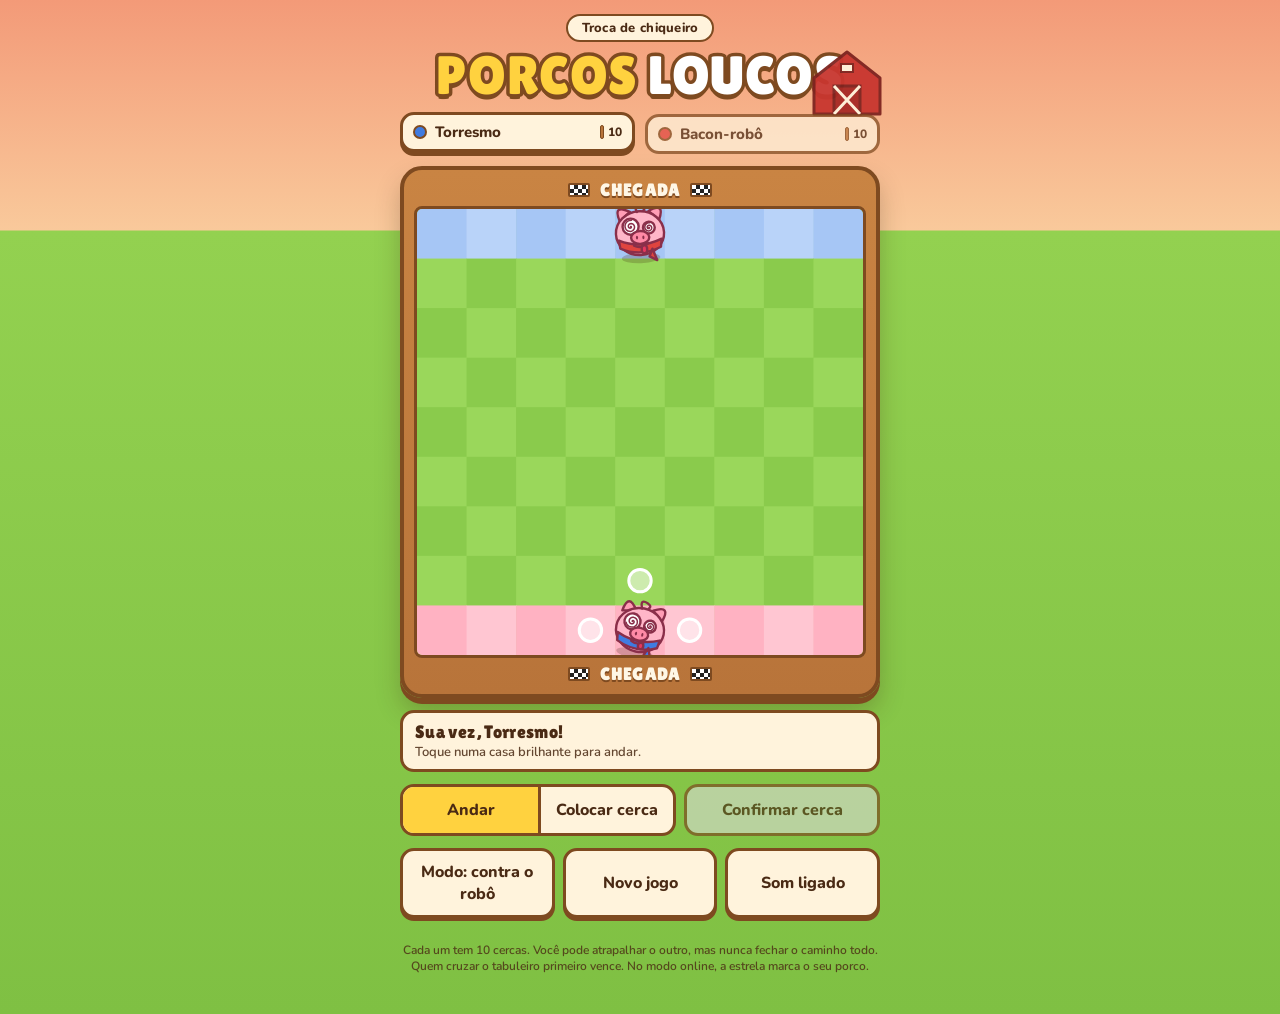
==== index.html @ 066c5cd7 "Add files via upload" ====
<!doctype html>
<html lang="pt-BR">
<head>
<meta charset="utf-8">
<meta name="viewport" content="width=device-width, initial-scale=1, viewport-fit=cover">
<title>Porcos Loucos</title>
<meta name="theme-color" content="#f39a78">
<meta name="description" content="Jogo de tabuleiro com porcos loucos: ande, coloque cercas e chegue primeiro ao outro lado.">
<link rel="manifest" href="manifest.webmanifest">
<link rel="icon" type="image/png" href="icon-192.png">
<link rel="apple-touch-icon" href="icon-192.png">
<meta name="apple-mobile-web-app-capable" content="yes">
<meta name="mobile-web-app-capable" content="yes">
<meta name="apple-mobile-web-app-title" content="Porcos Loucos">
<meta name="apple-mobile-web-app-status-bar-style" content="default">
<link rel="preconnect" href="https://fonts.googleapis.com">
<link rel="stylesheet" href="https://fonts.googleapis.com/css2?family=Lilita+One&family=Nunito:wght@600;800&display=swap">
<style>
/* Layout: coluna única de celular. Título, dois placares, tabuleiro 9x9 numa moldura de madeira, controles embaixo. */
:root {
  --sky-top: #f39a78;
  --sky-low: #f9c99b;
  --grass: #93d150;
  --grass-dark: #7fc043;
  --wood: #b8743a;
  --wood-dark: #7e4a20;
  --paper: #fff3dc;
  --ink: #4a2a14;
  --yellow: #ffd23f;
  --blue: #3f7be0;
  --red: #e0443f;
  --pink-goal: #ffb8c6;
  --blue-goal: #a9c9f7;
  --font-display: "Lilita One", "Arial Rounded MT Bold", system-ui, sans-serif;
  --font-body: "Nunito", system-ui, sans-serif;
  color-scheme: light;
}
* { box-sizing: border-box; }
[hidden] { display: none !important; }
html, body { min-height: 100%; }
html { background: var(--grass-dark); }
body {
  margin: 0;
  background: var(--grass);
  background-image: linear-gradient(180deg, var(--sky-top) 0, var(--sky-low) 230px, var(--grass) 231px, var(--grass-dark) 100%);
  background-attachment: scroll;
  color: var(--ink);
  font-family: var(--font-body);
  font-weight: 600;
  padding-block: 14px 28px;
  padding-left: max(16px, env(safe-area-inset-left, 0px));
  padding-right: max(16px, env(safe-area-inset-right, 0px));
  -webkit-tap-highlight-color: transparent;
}
.app { max-width: 480px; margin: 0 auto; display: flex; flex-direction: column; gap: 12px; position: relative; }
.barn { position: absolute; right: -4px; top: 34px; width: 74px; opacity: .95; pointer-events: none; }
.head { text-align: center; display: flex; flex-direction: column; align-items: center; gap: 6px; }
.pill {
  background: var(--paper); border: 2px solid var(--wood-dark); border-radius: 999px;
  padding: 3px 14px; font-weight: 800; font-size: 13px; letter-spacing: .02em;
}
h1 {
  margin: 0; font-family: var(--font-display); font-weight: 400; font-size: clamp(36px, 11vw, 54px);
  line-height: 1; letter-spacing: .01em; text-transform: uppercase; color: var(--yellow);
  -webkit-text-stroke: 7px var(--wood-dark); paint-order: stroke fill;
  text-shadow: 0 5px 0 var(--wood-dark);
  text-wrap: balance;
}
h1 span { color: #fff; }

.scores { display: grid; grid-template-columns: 1fr 1fr; gap: 10px; }
.chip {
  display: flex; align-items: center; gap: 8px; min-width: 0;
  background: var(--paper); border: 3px solid var(--wood-dark); border-radius: 14px;
  padding: 7px 10px; opacity: .72; transition: transform .15s, opacity .15s, box-shadow .15s;
}
.chip.on { opacity: 1; transform: translateY(-2px); box-shadow: 0 4px 0 var(--wood-dark); }
.dot { width: 14px; height: 14px; border-radius: 50%; flex: none; border: 2px solid var(--wood-dark); }
.chip .nm { font-weight: 800; font-size: 15px; white-space: nowrap; overflow: hidden; text-overflow: ellipsis; }
.chip .ct { margin-left: auto; font-size: 12px; font-weight: 800; white-space: nowrap; display: flex; align-items: center; gap: 4px; }
.chip .ct i { display: inline-block; width: 4px; height: 14px; border-radius: 2px; background: var(--wood); border: 1px solid var(--wood-dark); }

.frame {
  background: linear-gradient(180deg, #c98443, var(--wood));
  border: 4px solid var(--wood-dark); border-radius: 22px; padding: 8px 10px 10px;
  box-shadow: 0 6px 0 var(--wood-dark), 0 14px 24px rgba(60, 30, 10, .25);
}
.banner {
  display: flex; justify-content: center; align-items: center; gap: 10px;
  font-family: var(--font-display); font-size: 17px; letter-spacing: .06em; color: #fff7e6;
  text-shadow: 0 2px 0 var(--wood-dark); padding: 2px 0 6px;
}
.banner.bot { padding: 6px 0 0; }
.flag { width: 22px; height: 14px; border: 2px solid var(--wood-dark); border-radius: 2px; flex: none;
  background: conic-gradient(#222 25%, #fff 0 50%, #222 0 75%, #fff 0); background-size: 8px 8px; }
.boardwrap { border-radius: 8px; overflow: hidden; border: 3px solid var(--wood-dark); background: var(--grass); touch-action: manipulation; }
canvas { display: block; width: 100%; aspect-ratio: 1; touch-action: manipulation; cursor: pointer; }

.status {
  min-height: 52px; background: var(--paper); border: 3px solid var(--wood-dark); border-radius: 14px;
  padding: 8px 12px; display: flex; flex-direction: column; justify-content: center; gap: 1px;
}
.status b { font-family: var(--font-display); font-weight: 400; font-size: 18px; letter-spacing: .02em; }
.status small { font-size: 13px; opacity: .85; }

.row { display: flex; gap: 8px; flex-wrap: wrap; }
.seg { display: grid; grid-template-columns: 1fr 1fr; flex: 1 1 220px; border: 3px solid var(--wood-dark); border-radius: 14px; overflow: hidden; background: var(--paper); }
button {
  font: inherit; font-weight: 800; color: var(--ink); cursor: pointer;
  border: 3px solid var(--wood-dark); background: var(--paper); border-radius: 14px; padding: 10px 12px; min-height: 46px;
}
.seg button { border: 0; border-radius: 0; background: transparent; }
.seg button + button { border-left: 3px solid var(--wood-dark); }
.seg button[aria-pressed="true"] { background: var(--yellow); }
.btn-go { background: #7ed957; box-shadow: 0 3px 0 var(--wood-dark); flex: 1 1 140px; }
.btn-go:disabled { background: #cfd8c4; opacity: .7; box-shadow: none; cursor: not-allowed; }
.btn-alt { box-shadow: 0 3px 0 var(--wood-dark); flex: 1 1 140px; }
button:focus-visible { outline: 3px solid #fff; outline-offset: 2px; box-shadow: 0 0 0 6px var(--blue); }
button:active:not(:disabled) { transform: translateY(2px); }

.online { background: var(--paper); border: 3px solid var(--wood-dark); border-radius: 14px; padding: 10px; display: flex; flex-direction: column; gap: 8px; }
.online[hidden], .online [hidden] { display: none !important; }
.online input {
  flex: 1 1 120px; min-width: 0; font: inherit; font-family: var(--font-display); font-size: 22px; letter-spacing: .25em; text-align: center; text-transform: uppercase;
  color: var(--ink); background: #fff; border: 3px solid var(--wood-dark); border-radius: 14px; padding: 6px 8px; min-height: 46px;
}
.online input:focus-visible { outline: 3px solid #fff; box-shadow: 0 0 0 6px var(--blue); }
.online .code { font-family: var(--font-display); font-size: 34px; letter-spacing: .3em; padding-left: .3em; text-align: center; line-height: 1.1; }
.online small { font-size: 13px; opacity: .85; text-align: center; }
.modal { position: fixed; inset: 0; background: rgba(60, 30, 10, .55); display: grid; place-items: center; padding: 20px; z-index: 20; }
.modal[hidden] { display: none !important; }
.card {
  width: min(360px, 100%); background: var(--paper); border: 4px solid var(--wood-dark); border-radius: 22px;
  padding: 22px 20px 20px; text-align: center; display: flex; flex-direction: column; gap: 10px; align-items: center;
  box-shadow: 0 8px 0 var(--wood-dark); animation: pop .35s cubic-bezier(.2, 1.6, .4, 1);
}
.card h2 { margin: 0; font-family: var(--font-display); font-weight: 400; font-size: 30px; line-height: 1.05; text-wrap: balance; }
.card p { margin: 0; font-size: 15px; }
.card canvas { width: 96px; height: 96px; aspect-ratio: auto; cursor: default; }
@keyframes pop { from { transform: scale(.6); opacity: 0; } to { transform: none; opacity: 1; } }
@media (prefers-reduced-motion: reduce) { .card { animation: none; } .chip { transition: none; } }
.foot { text-align: center; font-size: 12px; opacity: .8; }
</style>
</head>
<body>
<script src="config.js"></script>
<div class="app">
  <svg class="barn" viewBox="0 0 74 70" aria-hidden="true"><path d="M4 30 37 4l33 26v36H4z" fill="#c8362f" stroke="#7e2420" stroke-width="3" stroke-linejoin="round"/><rect x="24" y="38" width="26" height="28" fill="#a82a25" stroke="#7e2420" stroke-width="3"/><path d="M24 38l26 28M50 38 24 66" stroke="#fff3dc" stroke-width="3"/><rect x="31" y="16" width="12" height="8" fill="#fff3dc" stroke="#7e2420" stroke-width="2"/></svg>
  <header class="head">
    <div class="pill">Troca de chiqueiro</div>
    <h1>Porcos <span>Loucos</span></h1>
  </header>

  <section class="scores" aria-label="Placar">
    <div class="chip" id="chip0"><span class="dot" style="background:var(--blue)"></span><span class="nm" id="nm0">Torresmo</span><span class="ct" id="ct0"></span></div>
    <div class="chip" id="chip1"><span class="dot" style="background:var(--red)"></span><span class="nm" id="nm1">Bacon</span><span class="ct" id="ct1"></span></div>
  </section>

  <section class="frame">
    <div class="banner"><span class="flag"></span>CHEGADA<span class="flag"></span></div>
    <div class="boardwrap"><canvas id="cv" aria-label="Tabuleiro 9 por 9. Torresmo começa embaixo e vai para o alto, Bacon faz o contrário." role="img"></canvas></div>
    <div class="banner bot"><span class="flag"></span>CHEGADA<span class="flag"></span></div>
  </section>

  <div class="status" aria-live="polite"><b id="st1">Sua vez, Torresmo!</b><small id="st2">Toque numa casa brilhante para andar.</small></div>

  <div class="online" id="online" hidden>
    <div id="roomPick" class="online" style="border:0;padding:0">
      <button id="bCreate" class="btn-go" style="flex:none">Criar sala</button>
      <div class="row"><input id="code" maxlength="4" placeholder="CÓDIGO" autocomplete="off" autocapitalize="characters" aria-label="Código da sala"><button id="bJoin" class="btn-alt">Entrar</button></div>
      <small id="onMsg">Crie uma sala e passe o código para o seu amigo, ou digite o código que ele passou.</small>
    </div>
    <div id="roomInfo" hidden>
      <div class="code" id="roomCode" aria-label="Código da sala"></div>
      <small id="roomHint"></small>
      <div class="row"><button id="bCopy" class="btn-alt">Convidar amigo</button><button id="bLeave" class="btn-alt">Sair da sala</button></div>
    </div>
  </div>

  <div class="row">
    <div class="seg" role="group" aria-label="Ação do turno">
      <button id="bMove" aria-pressed="true">Andar</button>
      <button id="bWall" aria-pressed="false">Colocar cerca</button>
    </div>
    <button id="bOk" class="btn-go" disabled>Confirmar cerca</button>
  </div>
  <div class="row">
    <button id="bMode" class="btn-alt">Contra o Bacon-robô</button>
    <button id="bNew" class="btn-alt">Novo jogo</button>
    <button id="bSnd" class="btn-alt" aria-pressed="true">Som ligado</button>
  </div>
  <p class="foot">Cada um tem 10 cercas. Você pode atrapalhar o outro, mas nunca fechar o caminho todo. Quem cruzar o tabuleiro primeiro vence. No modo online, a estrela marca o seu porco.</p>
</div>

<div class="modal" id="modal" hidden>
  <div class="card" role="dialog" aria-labelledby="mTitle">
    <canvas id="mpig" width="192" height="192"></canvas>
    <h2 id="mTitle"></h2>
    <p id="mSub"></p>
    <button class="btn-go" id="bAgain" style="width:100%;flex:none">Jogar de novo</button>
  </div>
</div>

<script>
(() => {
  const N = 9, DIRS = [[-1, 0], [1, 0], [0, -1], [0, 1]];
  const COL = { blue: "#3f7be0", red: "#e0443f", wood: "#b8743a", woodDark: "#7e4a20" };
  const NAMES = ["Torresmo", "Bacon"];
  const $ = id => document.getElementById(id);
  const cv = $("cv"), ctx = cv.getContext("2d");
  let S = 400, cell = 44, dpr = 1;

  // ---------- regras ----------
  const grid = n => Array.from({ length: n }, () => Array(n).fill(0));
  const newState = () => ({ p: [{ r: 8, c: 4 }, { r: 0, c: 4 }], h: grid(8), v: grid(8), f: [10, 10], turn: 0, moves: 0, winner: -1 });
  const inb = (r, c) => r >= 0 && r < N && c >= 0 && c < N;
  function blocked(s, r, c, dr, dc) {
    const H = (a, b) => a >= 0 && a < 8 && b >= 0 && b < 8 && s.h[a][b];
    const V = (a, b) => a >= 0 && a < 8 && b >= 0 && b < 8 && s.v[a][b];
    if (dr === -1) return H(r - 1, c) || H(r - 1, c - 1);
    if (dr === 1) return H(r, c) || H(r, c - 1);
    if (dc === 1) return V(r, c) || V(r - 1, c);
    return V(r, c - 1) || V(r - 1, c - 1);
  }
  function legalMoves(s, pl) {
    const me = s.p[pl], op = s.p[1 - pl], res = [];
    for (const [dr, dc] of DIRS) {
      if (blocked(s, me.r, me.c, dr, dc)) continue;
      const nr = me.r + dr, nc = me.c + dc;
      if (!inb(nr, nc)) continue;
      if (nr === op.r && nc === op.c) {
        const jr = nr + dr, jc = nc + dc;
        if (inb(jr, jc) && !blocked(s, nr, nc, dr, dc)) res.push({ r: jr, c: jc });
        else {
          const perp = dr !== 0 ? [[0, 1], [0, -1]] : [[1, 0], [-1, 0]];
          for (const [pr, pc] of perp) {
            if (!blocked(s, nr, nc, pr, pc) && inb(nr + pr, nc + pc)) res.push({ r: nr + pr, c: nc + pc });
          }
        }
      } else res.push({ r: nr, c: nc });
    }
    return res;
  }
  function dist(s, pl) {
    const goal = pl === 0 ? 0 : 8, st = s.p[pl];
    const d = grid(N).map(r => r.fill(-1));
    const q = [[st.r, st.c]]; d[st.r][st.c] = 0;
    for (let i = 0; i < q.length; i++) {
      const [r, c] = q[i];
      if (r === goal) return d[r][c];
      for (const [dr, dc] of DIRS) {
        const nr = r + dr, nc = c + dc;
        if (!inb(nr, nc) || d[nr][nc] >= 0 || blocked(s, r, c, dr, dc)) continue;
        d[nr][nc] = d[r][c] + 1; q.push([nr, nc]);
      }
    }
    return Infinity;
  }
  function wallFree(s, o, r, c) {
    if (r < 0 || r > 7 || c < 0 || c > 7) return false;
    if (o === "h") return !s.h[r][c] && !s.v[r][c] && !(c > 0 && s.h[r][c - 1]) && !(c < 7 && s.h[r][c + 1]);
    return !s.v[r][c] && !s.h[r][c] && !(r > 0 && s.v[r - 1][c]) && !(r < 7 && s.v[r + 1][c]);
  }
  function canWall(s, o, r, c) {
    if (!wallFree(s, o, r, c)) return false;
    const a = o === "h" ? s.h : s.v;
    a[r][c] = 1;
    const ok = isFinite(dist(s, 0)) && isFinite(dist(s, 1));
    a[r][c] = 0;
    return ok;
  }

  // ---------- IA ----------
  function aiChoose(s) {
    const pl = s.turn, op = 1 - pl;
    if (Math.random() < 0.12) {
      const m = legalMoves(s, pl); return { t: "move", ...m[Math.floor(Math.random() * m.length)] };
    }
    const d0 = dist(s, op);
    let best = null, bestScore = -1e9;
    for (const m of legalMoves(s, pl)) {
      const old = s.p[pl]; s.p[pl] = m;
      const reached = m.r === (pl === 0 ? 0 : 8);
      const sc = reached ? 999 : d0 - dist(s, pl) + Math.random() * 0.6;
      s.p[pl] = old;
      if (sc > bestScore) { bestScore = sc; best = { t: "move", r: m.r, c: m.c }; }
    }
    if (s.f[pl] > 0) {
      const dm = dist(s, pl);
      for (const o of ["h", "v"]) for (let r = 0; r < 8; r++) for (let c = 0; c < 8; c++) {
        if (!canWall(s, o, r, c)) continue;
        const a = o === "h" ? s.h : s.v; a[r][c] = 1;
        const nd0 = dist(s, op), nd1 = dist(s, pl);
        a[r][c] = 0;
        const gain = nd0 - d0;
        if (gain < 1) continue;
        const sc = (nd0 - nd1) - 1.0 - (nd1 - dm) * 0.5 + Math.random() * 0.6 + (d0 <= 3 ? 1.5 : 0);
        if (sc > bestScore) { bestScore = sc; best = { t: "wall", o, r, c }; }
      }
    }
    return best;
  }

  // ---------- estado do jogo ----------
  let G = newState(), vs = "ai", mode = "move", ghost = null, busy = false, aiTimer = 0;
  const disp = [{ x: 4, y: 8 }, { x: 4, y: 0 }];
  const pops = []; const confetti = []; let hint = null;

  const QUIPS = ["Oinc oinc oinc!", "Eu sou um foguete rosa!", "A lama me chama!", "Quem apagou a luz?", "Bacon voador!", "Minha orelha ficou tonta!", "Hi hi hi OINC!", "Cerca? Eu como cerca!", "Estou girando por dentro!"];
  const quip = () => QUIPS[Math.floor(Math.random() * QUIPS.length)];

  let ac = null, sound = true;
  function oink(high) {
    if (!sound) return;
    try {
      ac = ac || new (window.AudioContext || window.webkitAudioContext)();
      if (ac.state === "suspended") ac.resume();
      const t = ac.currentTime, base = high ? 420 : 210;
      for (let i = 0; i < 2; i++) {
        const o = ac.createOscillator(), f = ac.createBiquadFilter(), g = ac.createGain();
        o.type = "sawtooth"; f.type = "lowpass"; f.frequency.value = 900;
        const s0 = t + i * 0.13;
        o.frequency.setValueAtTime(base * (1 + i * 0.15), s0);
        o.frequency.exponentialRampToValueAtTime(base * 0.55, s0 + 0.11);
        g.gain.setValueAtTime(0.0001, s0); g.gain.exponentialRampToValueAtTime(0.18, s0 + 0.02); g.gain.exponentialRampToValueAtTime(0.0001, s0 + 0.12);
        o.connect(f); f.connect(g); g.connect(ac.destination); o.start(s0); o.stop(s0 + 0.14);
      }
    } catch (e) { /* sem áudio */ }
  }

  function setStatus(a, b) { $("st1").textContent = a; $("st2").textContent = b; }
  function isHumanTurn() {
    if (G.winner >= 0) return false;
    if (vs === "online") return !!room && seat === G.turn && oppJoined;
    return vs === "two" || G.turn === 0;
  }
  const nameOf = i => vs === "ai" && i === 1 ? "Bacon-robô" : vs === "online" && i === seat ? `${NAMES[i]} (você)` : NAMES[i];

  // ---------- online (salas no banco compartilhado da página) ----------
  let db = null, uid = null, room = null, seat = -1, unsub = null, rev = 0, oppJoined = false, pushing = Promise.resolve();
  const enc = s => JSON.stringify({ p: s.p, h: s.h, v: s.v, f: s.f, turn: s.turn, moves: s.moves, winner: s.winner });
  const ABC = "ABCDEFGHJKLMNPQRSTUVWXYZ23456789";
  const onMsg = t => { $("onMsg").textContent = t; };
  // Identidade anônima deste aparelho (só serve para saber quem é o jogador 1 e o 2 de uma sala).
  function clientId() {
    try {
      let v = localStorage.getItem("porcos-id");
      if (!v) { v = "p" + Math.random().toString(36).slice(2, 12) + Date.now().toString(36); localStorage.setItem("porcos-id", v); }
      return v;
    } catch (e) { return "p" + Math.random().toString(36).slice(2, 12); }
  }
  // Banco de salas sobre a API REST do Firebase Realtime Database, com a mesma interface usada pelo resto do jogo.
  function makeDb(base) {
    return { doc(path) {
      const url = `${base}/${path}.json`;
      const wrap = v => ({ exists: v !== null && v !== undefined, data: () => v });
      const send = async (method, d) => {
        const r = await fetch(url, { method, headers: { "Content-Type": "application/json" }, body: JSON.stringify(d) });
        if (!r.ok) throw new Error("http " + r.status);
      };
      const read = async () => { const r = await fetch(url, { cache: "no-store" }); if (!r.ok) throw new Error("http " + r.status); return r.json(); };
      return {
        get: async () => wrap(await read()),
        set: d => send("PUT", d),
        update: d => send("PATCH", d),
        onSnapshot(next, error) {
          let last, stopped = false, fails = 0, timer = 0;
          const tick = async () => {
            if (stopped) return;
            try {
              const v = await read(); fails = 0;
              const j = JSON.stringify(v);
              if (j !== last) { last = j; next(wrap(v)); }
            } catch (e) { if (++fails === 4 && error) error(e); }
            if (!stopped) timer = setTimeout(tick, document.hidden ? 3000 : 900);
          };
          tick();
          return () => { stopped = true; clearTimeout(timer); };
        }
      };
    } };
  }
  (async () => {
    uid = clientId();
    const base = ((window.PORCOS_CONFIG || {}).firebaseUrl || "").trim().replace(/\/+$/, "");
    if (base) db = makeDb(base);
    if (!db) onMsg("O modo online ainda não foi configurado. Siga o passo a passo do arquivo LEIA-ME para ligar o Firebase.");
    const m = /^#sala-([A-Za-z0-9]{4})$/.exec(location.hash || "");
    if (m && db && uid) { vs = "online"; reset(); $("code").value = m[1].toUpperCase(); joinRoom(m[1].toUpperCase()); }
    updateUI();
  })();
  function push() {
    if (vs !== "online" || !room || !db) return;
    const code = room, body = { s: enc(G), rev: ++rev };
    pushing = pushing.then(() => db.doc("rooms/" + code).update(body)).catch(() => { setStatus("Sem conexão", "Não consegui enviar a jogada. Tente de novo."); });
  }
  function leaveRoom() {
    if (unsub) { try { unsub(); } catch (e) { /* nada */ } }
    unsub = null; room = null; seat = -1; oppJoined = false; rev = 0;
    try { history.replaceState(null, "", location.pathname + location.search); } catch (e) { /* nada */ }
  }
  function watch(code) {
    room = code;
    try { location.hash = "sala-" + code; } catch (e) { /* nada */ }
    let first = true, timer = setTimeout(() => onMsg("Demorando para conectar à sala..."), 10000);
    unsub = db.doc("rooms/" + code).onSnapshot(snap => {
      clearTimeout(timer);
      if (!snap.exists) { onMsg("Essa sala não existe mais."); leaveRoom(); updateUI(); return; }
      const d = snap.data();
      oppJoined = !!d.p0 && !!d.p1;
      if (first || d.rev > rev) { first = false; rev = Math.max(rev, d.rev); applyRemote(JSON.parse(d.s)); }
      updateUI();
    }, () => { onMsg("Perdi a conexão com a sala."); updateUI(); });
  }
  function applyRemote(s) {
    const prev = G.moves, wasOver = G.winner >= 0;
    G = Object.assign(newState(), s); ghost = null; mode = "move";
    if (s.moves > prev) { oink(s.turn === 0); pops.push({ x: G.p[1 - s.turn].c + .5, y: G.p[1 - s.turn].r + .5, t: 0 }); }
    if (s.winner >= 0 && !wasOver) win(s.winner);
    else if (s.winner < 0) { $("modal").hidden = true; confetti.length = 0; }
  }
  async function createRoom() {
    if (!db || !uid) return;
    $("bCreate").disabled = true;
    try {
      let code, tries = 0;
      do { code = Array.from({ length: 4 }, () => ABC[Math.floor(Math.random() * ABC.length)]).join(""); tries++; }
      while ((await db.doc("rooms/" + code).get()).exists && tries < 8);
      G = newState(); rev = 1; seat = 0;
      await db.doc("rooms/" + code).set({ s: enc(G), rev: 1, p0: uid, p1: null });
      watch(code);
    } catch (e) { onMsg("Não consegui criar a sala. Confira se você tem acesso de colaborador."); seat = -1; }
    $("bCreate").disabled = false; updateUI();
  }
  async function joinRoom(code) {
    if (!db || !uid) return;
    code = (code || "").toUpperCase().trim();
    if (code.length !== 4) { onMsg("O código tem 4 letras ou números."); return; }
    try {
      const snap = await db.doc("rooms/" + code).get();
      if (!snap.exists) { onMsg("Não achei essa sala. Confira o código."); return; }
      const d = snap.data();
      if (d.p0 === uid) seat = 0;
      else if (d.p1 === uid) seat = 1;
      else if (!d.p1) { await db.doc("rooms/" + code).update({ p1: uid }); seat = 1; }
      else { onMsg("Essa sala já tem dois jogadores."); return; }
      watch(code);
    } catch (e) { onMsg("Não consegui entrar na sala. Confira se você tem acesso de colaborador."); }
    updateUI();
  }
  $("bCreate").onclick = createRoom;
  $("bJoin").onclick = () => joinRoom($("code").value);
  $("code").addEventListener("keydown", e => { if (e.key === "Enter") joinRoom($("code").value); });
  $("bLeave").onclick = () => { leaveRoom(); reset(); };
  $("bCopy").onclick = async () => {
    const link = location.origin + location.pathname + "#sala-" + room;
    try {
      if (navigator.share) { await navigator.share({ title: "Porcos Loucos", text: `Vem jogar Porcos Loucos comigo! Código da sala: ${room}`, url: link }); return; }
    } catch (e) { if (e && e.name === "AbortError") return; }
    try { await navigator.clipboard.writeText(link); $("roomHint").textContent = "Link copiado! Passe para o seu amigo."; }
    catch (e) { $("roomHint").textContent = "Copie na mão: " + link; }
  };

  function updateUI() {
    $("online").hidden = vs !== "online";
    $("roomPick").hidden = !!room; $("roomInfo").hidden = !room;
    if (room) { $("roomCode").textContent = room; if (!/copiado|na mão/.test($("roomHint").textContent) || !oppJoined) $("roomHint").textContent = oppJoined ? `Você é o ${NAMES[seat]}, porco ${seat === 0 ? "azul" : "vermelho"}.` : "Toque em Convidar amigo ou passe esse código."; }
    const chipName = i => (i === 1 && vs === "ai" ? "Bacon-robô" : NAMES[i]) + (vs === "online" && room && i === seat ? " ★" : "");
    $("nm0").textContent = chipName(0);
    $("chip0").classList.toggle("on", G.winner < 0 && G.turn === 0);
    $("chip1").classList.toggle("on", G.winner < 0 && G.turn === 1);
    for (const i of [0, 1]) $("ct" + i).innerHTML = `<i></i>${G.f[i]}`;
    $("bMove").setAttribute("aria-pressed", mode === "move");
    $("bWall").setAttribute("aria-pressed", mode === "wall");
    const human = isHumanTurn();
    $("bMove").disabled = $("bWall").disabled = !human;
    $("bWall").disabled = !human || G.f[G.turn] === 0;
    $("bOk").disabled = !(human && mode === "wall" && ghost && ghost.ok);
    $("bMode").textContent = vs === "ai" ? "Modo: contra o robô" : vs === "two" ? "Modo: dois jogadores" : "Modo: online";
    $("nm1").textContent = chipName(1);
    $("bSnd").textContent = sound ? "Som ligado" : "Som desligado";
    $("bSnd").setAttribute("aria-pressed", sound);
    if (G.winner >= 0) return;
    const who = NAMES[G.turn];
    if (vs === "online" && !room) setStatus("Partida online", "Crie uma sala ou entre com o código de um amigo.");
    else if (vs === "online" && !oppJoined) setStatus("Esperando seu amigo...", "Assim que ele entrar com o código, a partida começa.");
    else if (vs === "online" && seat !== G.turn) setStatus(`Vez do ${who}...`, "Espere a jogada do seu amigo.");
    else if (vs === "ai" && G.turn === 1) setStatus("Bacon-robô está pensando...", "Ele roda os olhos e escolhe uma maluquice.");
    else if (mode === "move") setStatus(`Sua vez, ${who}!`, "Toque numa casa brilhante para andar.");
    else setStatus(`${who}, onde vai a cerca?`, ghost ? (ghost.ok ? "Toque de novo ou confirme para fixar." : "Aí não dá: fecharia o caminho ou bate noutra cerca.") : "Toque perto de uma linha do tabuleiro.");
  }

  function afterAction(msg) {
    G.moves++;
    const w = G.p[0].r === 0 ? 0 : G.p[1].r === 8 ? 1 : -1;
    if (w >= 0) { win(w); push(); return; }
    G.turn = 1 - G.turn; ghost = null; mode = "move";
    updateUI(); push();
    if (vs === "ai" && !isHumanTurn()) scheduleAI();
  }
  function doMove(r, c) {
    const me = G.p[G.turn]; me.r = r; me.c = c; oink(G.turn === 1);
    pops.push({ x: c + .5, y: r + .5, t: 0 });
    afterAction(); if (G.winner < 0 && isHumanTurn()) $("st2").textContent = quip();
  }
  function doWall(o, r, c) {
    (o === "h" ? G.h : G.v)[r][c] = G.turn + 1; G.f[G.turn]--; oink(true);
    afterAction(); if (G.winner < 0 && isHumanTurn()) $("st2").textContent = "Cerca no lugar! " + quip();
  }
  function scheduleAI() {
    busy = true; clearTimeout(aiTimer);
    aiTimer = setTimeout(() => {
      busy = false; if (G.winner >= 0 || isHumanTurn()) return;
      const a = aiChoose(G);
      if (!a) { const m = legalMoves(G, G.turn)[0]; doMove(m.r, m.c); return; }
      if (a.t === "move") doMove(a.r, a.c); else doWall(a.o, a.r, a.c);
    }, 800);
  }
  function win(w) {
    G.winner = w; ghost = null; updateUI();
    $("chip0").classList.remove("on"); $("chip1").classList.remove("on");
    const name = nameOf(w);
    $("mTitle").textContent = vs === "online" ? (w === seat ? "Você chegou primeiro!" : `${NAMES[w]} chegou primeiro!`) : `${name} chegou primeiro!`;
    $("mSub").textContent = `Partida de ${G.moves} jogadas. ${w === 1 && vs === "ai" ? "O robô enlouqueceu de alegria." : "Esse porco merece um banho de lama."}`;
    setStatus(`${name} venceu!`, "Toque em Novo jogo para outra rodada.");
    for (let i = 0; i < 120; i++) confetti.push({ x: Math.random(), y: -Math.random() * .6, vx: (Math.random() - .5) * .006, vy: .004 + Math.random() * .008, r: Math.random() * 6, vr: (Math.random() - .5) * .3, c: ["#ffd23f", "#3f7be0", "#e0443f", "#7ed957", "#ff8fb1"][i % 5] });
    oink(false); setTimeout(() => oink(true), 300);
    setTimeout(() => { $("modal").hidden = false; $("bAgain").focus(); }, 900);
  }
  function reset() {
    clearTimeout(aiTimer); G = newState(); mode = "move"; ghost = null; busy = false; confetti.length = 0;
    disp[0] = { x: 4, y: 8 }; disp[1] = { x: 4, y: 0 };
    $("modal").hidden = true; updateUI(); push();
  }

  // ---------- entrada ----------
  function slotAt(px, py) {
    const k = Math.round(py / cell), kx = Math.round(px / cell);
    const dH = Math.abs(py - k * cell), dV = Math.abs(px - kx * cell);
    let o, r, c;
    if (dH < dV) { o = "h"; r = k - 1; c = Math.round(px / cell) - 1; }
    else { o = "v"; c = kx - 1; r = Math.round(py / cell) - 1; }
    r = Math.max(0, Math.min(7, r)); c = Math.max(0, Math.min(7, c));
    return { o, r, c, ok: G.f[G.turn] > 0 && canWall(G, o, r, c) };
  }
  function pos(e) { const b = cv.getBoundingClientRect(); return [(e.clientX - b.left) * (S / b.width), (e.clientY - b.top) * (S / b.height)]; }
  cv.addEventListener("pointermove", e => {
    if (e.pointerType === "touch" || mode !== "wall" || !isHumanTurn()) return;
    const [x, y] = pos(e); hint = slotAt(x, y);
  });
  cv.addEventListener("pointerleave", () => { hint = null; });
  cv.addEventListener("click", e => {
    if (!isHumanTurn()) return;
    const [x, y] = pos(e);
    if (mode === "move") {
      const c = Math.floor(x / cell), r = Math.floor(y / cell);
      if (legalMoves(G, G.turn).some(m => m.r === r && m.c === c)) doMove(r, c);
    } else {
      const s = slotAt(x, y);
      if (ghost && ghost.ok && ghost.o === s.o && ghost.r === s.r && ghost.c === s.c) { doWall(s.o, s.r, s.c); return; }
      ghost = s; hint = null; updateUI();
    }
  });
  $("bMove").onclick = () => { mode = "move"; ghost = null; updateUI(); };
  $("bWall").onclick = () => { mode = "wall"; ghost = null; updateUI(); };
  $("bOk").onclick = () => { if (ghost && ghost.ok) doWall(ghost.o, ghost.r, ghost.c); };
  $("bNew").onclick = reset;
  $("bAgain").onclick = reset;
  $("bMode").onclick = () => {
    const was = vs;
    vs = vs === "ai" ? "two" : vs === "two" ? "online" : "ai";
    if (was === "online") leaveRoom();
    reset();
  };
  $("bSnd").onclick = () => { sound = !sound; updateUI(); if (sound) oink(true); };

  // ---------- desenho ----------
  function resize() {
    const w = cv.getBoundingClientRect().width || 400;
    dpr = Math.min(window.devicePixelRatio || 1, 3); S = w; cell = S / N;
    cv.width = cv.height = Math.round(S * dpr);
  }
  new ResizeObserver(resize).observe(cv); resize();

  function drawPig(g, x, y, s, scarf, t, active, phase) {
    const w = Math.sin(t * 5 + phase), bob = active ? Math.abs(Math.sin(t * 6 + phase)) * s * .1 : w * s * .02;
    g.save(); g.translate(x, y - bob); g.rotate(Math.sin(t * 3 + phase) * (active ? .2 : .09));
    g.fillStyle = "rgba(60,30,10,.22)"; g.beginPath(); g.ellipse(0, s * .45 + bob, s * .36, s * .1, 0, 0, 7); g.fill();
    const ink = "#8a2f4a", lw = Math.max(2, s * .045);
    g.lineWidth = lw; g.strokeStyle = ink; g.lineJoin = "round"; g.lineCap = "round";
    // orelhas moles
    for (const sd of [-1, 1]) {
      g.save(); g.translate(sd * s * .27, -s * .32); g.rotate(sd * (.55 + Math.sin(t * 7 + phase + sd) * .35));
      g.fillStyle = "#ff9db5"; g.beginPath(); g.moveTo(-s * .13, 0); g.quadraticCurveTo(0, -s * .34, s * .13, 0); g.closePath(); g.fill(); g.stroke(); g.restore();
    }
    // corpo
    g.fillStyle = "#ffb6c8"; g.beginPath(); g.ellipse(0, 0, s * .45, s * .41, 0, 0, 7); g.fill(); g.stroke();
    // topete maluco
    g.beginPath(); g.moveTo(-s * .04, -s * .4); g.quadraticCurveTo(-s * .12, -s * .58, s * .04, -s * .52); g.quadraticCurveTo(s * .14, -s * .48, s * .08, -s * .42); g.stroke();
    // cachecol
    g.fillStyle = scarf; g.beginPath(); g.moveTo(-s * .4, s * .12); g.quadraticCurveTo(0, s * .3, s * .4, s * .12); g.lineTo(s * .38, s * .27); g.quadraticCurveTo(0, s * .45, -s * .38, s * .27); g.closePath(); g.fill(); g.stroke();
    g.beginPath(); g.moveTo(s * .22, s * .3); g.lineTo(s * .3, s * .5 + w * s * .03); g.lineTo(s * .16, s * .44); g.closePath(); g.fill(); g.stroke();
    // olhos de espiral, um maior que o outro
    const eyes = [[-s * .17, -s * .13, s * .15], [s * .17, -s * .1, s * .11]];
    eyes.forEach(([ex, ey, er], i) => {
      g.fillStyle = "#fff"; g.beginPath(); g.arc(ex, ey, er, 0, 7); g.fill(); g.stroke();
      g.save(); g.translate(ex, ey); g.rotate(t * (i ? -6 : 6) + phase); g.lineWidth = Math.max(1.5, s * .028);
      g.beginPath();
      for (let a = 0; a < 12.5; a += .25) { const rr = er * .82 * a / 12.5; g.lineTo(Math.cos(a) * rr, Math.sin(a) * rr); }
      g.stroke(); g.restore(); g.lineWidth = lw;
    });
    // focinho
    g.fillStyle = "#ff8aa6"; g.beginPath(); g.ellipse(0, s * .08, s * .17, s * .12, 0, 0, 7); g.fill(); g.stroke();
    g.fillStyle = ink; for (const sd of [-1, 1]) { g.beginPath(); g.ellipse(sd * s * .06, s * .08, s * .02, s * .035, 0, 0, 7); g.fill(); }
    // boca torta e língua
    g.beginPath(); g.moveTo(-s * .12, s * .23); g.quadraticCurveTo(0, s * .3, s * .14, s * .2); g.stroke();
    g.fillStyle = "#e5385f"; const tl = s * (.07 + (active ? .05 : .02) * (1 + Math.sin(t * 9 + phase)));
    g.beginPath(); g.roundRect(s * .02, s * .23, s * .1, tl + s * .05, s * .05); g.fill(); g.stroke();
    g.restore();
  }

  function render(ts) {
    const t = ts / 1000;
    ctx.setTransform(dpr, 0, 0, dpr, 0, 0);
    ctx.clearRect(0, 0, S, S);
    for (let r = 0; r < N; r++) for (let c = 0; c < N; c++) {
      ctx.fillStyle = r === 0 ? ((r + c) % 2 ? "#b9d3f9" : "#a6c6f5") : r === 8 ? ((r + c) % 2 ? "#ffc6d2" : "#ffb2c2") : ((r + c) % 2 ? "#9ad75b" : "#8acb4c");
      ctx.fillRect(c * cell, r * cell, cell + .5, cell + .5);
    }
    // dicas de movimento
    if (isHumanTurn() && mode === "move") {
      const pul = 0.5 + 0.5 * Math.sin(t * 6);
      for (const m of legalMoves(G, G.turn)) {
        ctx.fillStyle = `rgba(255,255,255,${.35 + pul * .3})`; ctx.strokeStyle = "#fff"; ctx.lineWidth = 3;
        ctx.beginPath(); ctx.arc((m.c + .5) * cell, (m.r + .5) * cell, cell * (.2 + pul * .05), 0, 7); ctx.fill(); ctx.stroke();
      }
    }
    // cercas
    const drawFence = (o, r, c, owner, alpha, bad) => {
      ctx.save(); ctx.globalAlpha = alpha;
      const gap = cell * .08, th = cell * .13;
      let x1, y1, x2, y2;
      if (o === "h") { y1 = y2 = (r + 1) * cell; x1 = c * cell + gap; x2 = (c + 2) * cell - gap; }
      else { x1 = x2 = (c + 1) * cell; y1 = r * cell + gap; y2 = (r + 2) * cell - gap; }
      ctx.lineCap = "round";
      ctx.strokeStyle = COL.woodDark; ctx.lineWidth = th + 3; ctx.beginPath(); ctx.moveTo(x1, y1); ctx.lineTo(x2, y2); ctx.stroke();
      ctx.strokeStyle = bad ? "#e0443f" : COL.wood; ctx.lineWidth = th; ctx.beginPath(); ctx.moveTo(x1, y1); ctx.lineTo(x2, y2); ctx.stroke();
      const cap = owner === 2 ? COL.red : owner === 1 ? COL.blue : "#fff";
      for (let i = 0; i < 3; i++) {
        const px = x1 + (x2 - x1) * i / 2, py = y1 + (y2 - y1) * i / 2;
        ctx.fillStyle = bad ? "#e0443f" : cap; ctx.strokeStyle = COL.woodDark; ctx.lineWidth = 2;
        ctx.beginPath(); ctx.roundRect(px - th * .75, py - th * .75, th * 1.5, th * 1.5, th * .4); ctx.fill(); ctx.stroke();
      }
      ctx.restore();
    };
    for (let r = 0; r < 8; r++) for (let c = 0; c < 8; c++) { if (G.h[r][c]) drawFence("h", r, c, G.h[r][c], 1); if (G.v[r][c]) drawFence("v", r, c, G.v[r][c], 1); }
    const gh = (mode === "wall" && isHumanTurn()) ? (ghost || hint) : null;
    if (gh) drawFence(gh.o, gh.r, gh.c, G.turn + 1, .75 + Math.sin(t * 8) * .15, !gh.ok);

    // porcos
    const order = [0, 1].sort((a, b) => disp[a].y - disp[b].y);
    for (const i of order) {
      const tg = G.p[i], d = disp[i];
      d.x += (tg.c - d.x) * .22; d.y += (tg.r - d.y) * .22;
      drawPig(ctx, (d.x + .5) * cell, (d.y + .5) * cell, cell * 1.08, i === 0 ? COL.blue : COL.red, t, G.winner < 0 && G.turn === i, i * 2.1);
    }
    // marcas de pulo
    for (let i = pops.length - 1; i >= 0; i--) {
      const p = pops[i]; p.t += .05; if (p.t > 1) { pops.splice(i, 1); continue; }
      ctx.strokeStyle = `rgba(255,255,255,${1 - p.t})`; ctx.lineWidth = 3; ctx.beginPath(); ctx.arc(p.x * cell, p.y * cell, cell * (.2 + p.t * .5), 0, 7); ctx.stroke();
    }
    // confete
    for (let i = confetti.length - 1; i >= 0; i--) {
      const f = confetti[i]; f.x += f.vx; f.y += f.vy; f.r += f.vr;
      if (f.y > 1.1) { confetti.splice(i, 1); continue; }
      ctx.save(); ctx.translate(f.x * S, f.y * S); ctx.rotate(f.r); ctx.fillStyle = f.c; ctx.fillRect(-4, -2, 8, 4); ctx.restore();
    }
    // porco do modal
    if (!$("modal").hidden) {
      const m = $("mpig").getContext("2d"); m.clearRect(0, 0, 192, 192);
      drawPig(m, 96, 92, 150, G.winner === 1 ? COL.red : COL.blue, t, true, 0);
    }
    requestAnimationFrame(render);
  }
  requestAnimationFrame(render);
  updateUI();
})();
</script>
<script>
if ("serviceWorker" in navigator && (location.protocol === "https:" || location.hostname === "localhost")) {
  window.addEventListener("load", () => { navigator.serviceWorker.register("sw.js").catch(() => {}); });
}
</script>
</body>
</html>
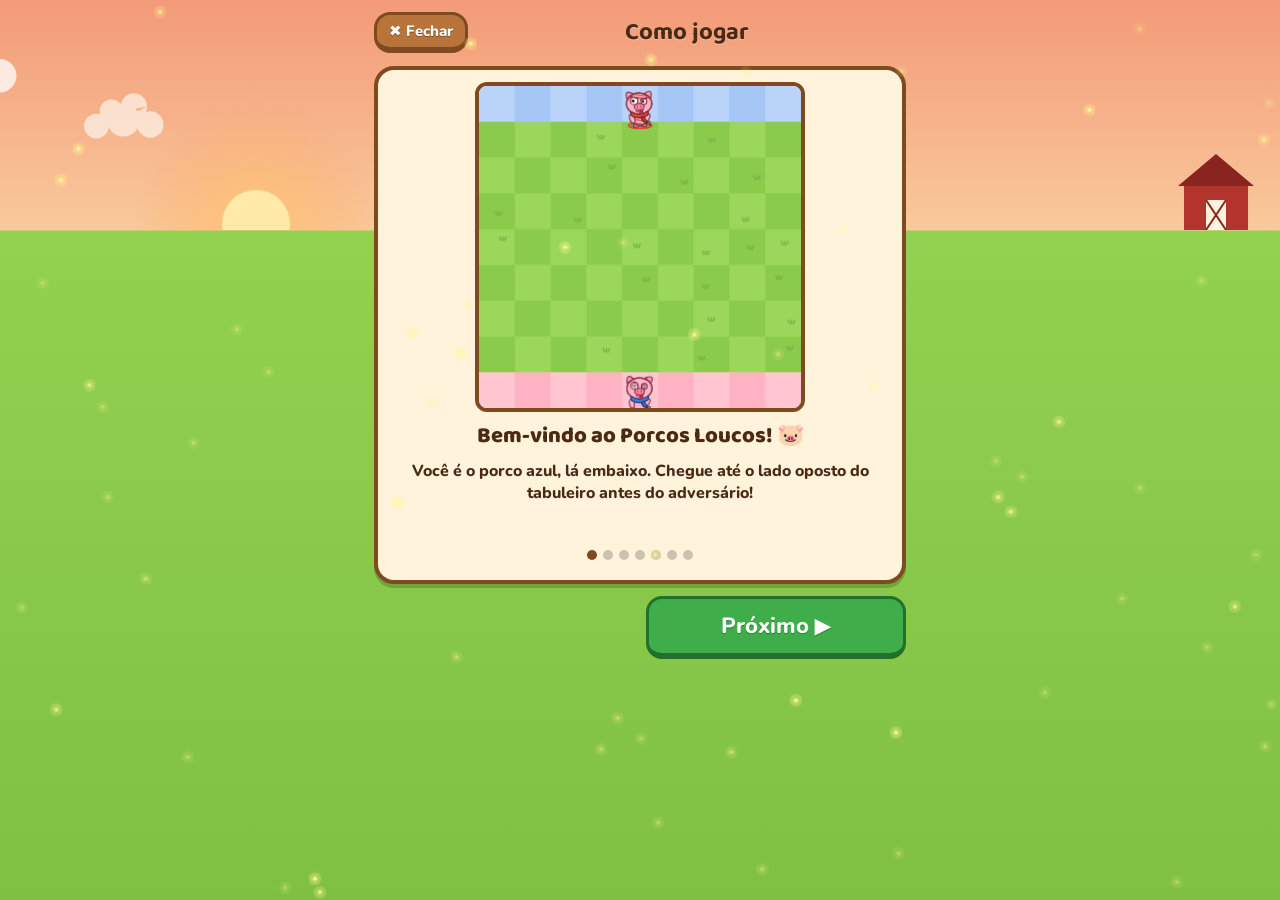
==== commit 4d80966d: "Add files via upload" ====
--- a/index.html
+++ b/index.html
@@ -2,694 +2,172 @@
 <html lang="pt-BR">
 <head>
 <meta charset="utf-8">
-<meta name="viewport" content="width=device-width, initial-scale=1, viewport-fit=cover">
+<meta name="viewport" content="width=device-width,initial-scale=1,maximum-scale=1,user-scalable=no,viewport-fit=cover">
+<meta name="theme-color" content="#f39a78">
+<meta name="mobile-web-app-capable" content="yes">
+<meta name="apple-mobile-web-app-capable" content="yes">
 <title>Porcos Loucos</title>
-<meta name="theme-color" content="#f39a78">
-<meta name="description" content="Jogo de tabuleiro com porcos loucos: ande, coloque cercas e chegue primeiro ao outro lado.">
 <link rel="manifest" href="manifest.webmanifest">
-<link rel="icon" type="image/png" href="icon-192.png">
+<link rel="icon" href="icon-192.png">
 <link rel="apple-touch-icon" href="icon-192.png">
-<meta name="apple-mobile-web-app-capable" content="yes">
-<meta name="mobile-web-app-capable" content="yes">
-<meta name="apple-mobile-web-app-title" content="Porcos Loucos">
-<meta name="apple-mobile-web-app-status-bar-style" content="default">
 <link rel="preconnect" href="https://fonts.googleapis.com">
-<link rel="stylesheet" href="https://fonts.googleapis.com/css2?family=Lilita+One&family=Nunito:wght@600;800&display=swap">
-<style>
-/* Layout: coluna única de celular. Título, dois placares, tabuleiro 9x9 numa moldura de madeira, controles embaixo. */
-:root {
-  --sky-top: #f39a78;
-  --sky-low: #f9c99b;
-  --grass: #93d150;
-  --grass-dark: #7fc043;
-  --wood: #b8743a;
-  --wood-dark: #7e4a20;
-  --paper: #fff3dc;
-  --ink: #4a2a14;
-  --yellow: #ffd23f;
-  --blue: #3f7be0;
-  --red: #e0443f;
-  --pink-goal: #ffb8c6;
-  --blue-goal: #a9c9f7;
-  --font-display: "Lilita One", "Arial Rounded MT Bold", system-ui, sans-serif;
-  --font-body: "Nunito", system-ui, sans-serif;
-  color-scheme: light;
-}
-* { box-sizing: border-box; }
-[hidden] { display: none !important; }
-html, body { min-height: 100%; }
-html { background: var(--grass-dark); }
-body {
-  margin: 0;
-  background: var(--grass);
-  background-image: linear-gradient(180deg, var(--sky-top) 0, var(--sky-low) 230px, var(--grass) 231px, var(--grass-dark) 100%);
-  background-attachment: scroll;
-  color: var(--ink);
-  font-family: var(--font-body);
-  font-weight: 600;
-  padding-block: 14px 28px;
-  padding-left: max(16px, env(safe-area-inset-left, 0px));
-  padding-right: max(16px, env(safe-area-inset-right, 0px));
-  -webkit-tap-highlight-color: transparent;
-}
-.app { max-width: 480px; margin: 0 auto; display: flex; flex-direction: column; gap: 12px; position: relative; }
-.barn { position: absolute; right: -4px; top: 34px; width: 74px; opacity: .95; pointer-events: none; }
-.head { text-align: center; display: flex; flex-direction: column; align-items: center; gap: 6px; }
-.pill {
-  background: var(--paper); border: 2px solid var(--wood-dark); border-radius: 999px;
-  padding: 3px 14px; font-weight: 800; font-size: 13px; letter-spacing: .02em;
-}
-h1 {
-  margin: 0; font-family: var(--font-display); font-weight: 400; font-size: clamp(36px, 11vw, 54px);
-  line-height: 1; letter-spacing: .01em; text-transform: uppercase; color: var(--yellow);
-  -webkit-text-stroke: 7px var(--wood-dark); paint-order: stroke fill;
-  text-shadow: 0 5px 0 var(--wood-dark);
-  text-wrap: balance;
-}
-h1 span { color: #fff; }
+<link href="https://fonts.googleapis.com/css2?family=Baloo+2:wght@700;800&family=Nunito:wght@600;800&display=swap" rel="stylesheet">
+<link rel="stylesheet" href="style.css">
+</head>
+<body data-map="farm">
+<canvas id="sky"></canvas>
+<div id="toast" hidden></div>
 
-.scores { display: grid; grid-template-columns: 1fr 1fr; gap: 10px; }
-.chip {
-  display: flex; align-items: center; gap: 8px; min-width: 0;
-  background: var(--paper); border: 3px solid var(--wood-dark); border-radius: 14px;
-  padding: 7px 10px; opacity: .72; transition: transform .15s, opacity .15s, box-shadow .15s;
-}
-.chip.on { opacity: 1; transform: translateY(-2px); box-shadow: 0 4px 0 var(--wood-dark); }
-.dot { width: 14px; height: 14px; border-radius: 50%; flex: none; border: 2px solid var(--wood-dark); }
-.chip .nm { font-weight: 800; font-size: 15px; white-space: nowrap; overflow: hidden; text-overflow: ellipsis; }
-.chip .ct { margin-left: auto; font-size: 12px; font-weight: 800; white-space: nowrap; display: flex; align-items: center; gap: 4px; }
-.chip .ct i { display: inline-block; width: 4px; height: 14px; border-radius: 2px; background: var(--wood); border: 1px solid var(--wood-dark); }
-
-.frame {
-  background: linear-gradient(180deg, #c98443, var(--wood));
-  border: 4px solid var(--wood-dark); border-radius: 22px; padding: 8px 10px 10px;
-  box-shadow: 0 6px 0 var(--wood-dark), 0 14px 24px rgba(60, 30, 10, .25);
-}
-.banner {
-  display: flex; justify-content: center; align-items: center; gap: 10px;
-  font-family: var(--font-display); font-size: 17px; letter-spacing: .06em; color: #fff7e6;
-  text-shadow: 0 2px 0 var(--wood-dark); padding: 2px 0 6px;
-}
-.banner.bot { padding: 6px 0 0; }
-.flag { width: 22px; height: 14px; border: 2px solid var(--wood-dark); border-radius: 2px; flex: none;
-  background: conic-gradient(#222 25%, #fff 0 50%, #222 0 75%, #fff 0); background-size: 8px 8px; }
-.boardwrap { border-radius: 8px; overflow: hidden; border: 3px solid var(--wood-dark); background: var(--grass); touch-action: manipulation; }
-canvas { display: block; width: 100%; aspect-ratio: 1; touch-action: manipulation; cursor: pointer; }
-
-.status {
-  min-height: 52px; background: var(--paper); border: 3px solid var(--wood-dark); border-radius: 14px;
-  padding: 8px 12px; display: flex; flex-direction: column; justify-content: center; gap: 1px;
-}
-.status b { font-family: var(--font-display); font-weight: 400; font-size: 18px; letter-spacing: .02em; }
-.status small { font-size: 13px; opacity: .85; }
-
-.row { display: flex; gap: 8px; flex-wrap: wrap; }
-.seg { display: grid; grid-template-columns: 1fr 1fr; flex: 1 1 220px; border: 3px solid var(--wood-dark); border-radius: 14px; overflow: hidden; background: var(--paper); }
-button {
-  font: inherit; font-weight: 800; color: var(--ink); cursor: pointer;
-  border: 3px solid var(--wood-dark); background: var(--paper); border-radius: 14px; padding: 10px 12px; min-height: 46px;
-}
-.seg button { border: 0; border-radius: 0; background: transparent; }
-.seg button + button { border-left: 3px solid var(--wood-dark); }
-.seg button[aria-pressed="true"] { background: var(--yellow); }
-.btn-go { background: #7ed957; box-shadow: 0 3px 0 var(--wood-dark); flex: 1 1 140px; }
-.btn-go:disabled { background: #cfd8c4; opacity: .7; box-shadow: none; cursor: not-allowed; }
-.btn-alt { box-shadow: 0 3px 0 var(--wood-dark); flex: 1 1 140px; }
-button:focus-visible { outline: 3px solid #fff; outline-offset: 2px; box-shadow: 0 0 0 6px var(--blue); }
-button:active:not(:disabled) { transform: translateY(2px); }
-
-.online { background: var(--paper); border: 3px solid var(--wood-dark); border-radius: 14px; padding: 10px; display: flex; flex-direction: column; gap: 8px; }
-.online[hidden], .online [hidden] { display: none !important; }
-.online input {
-  flex: 1 1 120px; min-width: 0; font: inherit; font-family: var(--font-display); font-size: 22px; letter-spacing: .25em; text-align: center; text-transform: uppercase;
-  color: var(--ink); background: #fff; border: 3px solid var(--wood-dark); border-radius: 14px; padding: 6px 8px; min-height: 46px;
-}
-.online input:focus-visible { outline: 3px solid #fff; box-shadow: 0 0 0 6px var(--blue); }
-.online .code { font-family: var(--font-display); font-size: 34px; letter-spacing: .3em; padding-left: .3em; text-align: center; line-height: 1.1; }
-.online small { font-size: 13px; opacity: .85; text-align: center; }
-.modal { position: fixed; inset: 0; background: rgba(60, 30, 10, .55); display: grid; place-items: center; padding: 20px; z-index: 20; }
-.modal[hidden] { display: none !important; }
-.card {
-  width: min(360px, 100%); background: var(--paper); border: 4px solid var(--wood-dark); border-radius: 22px;
-  padding: 22px 20px 20px; text-align: center; display: flex; flex-direction: column; gap: 10px; align-items: center;
-  box-shadow: 0 8px 0 var(--wood-dark); animation: pop .35s cubic-bezier(.2, 1.6, .4, 1);
-}
-.card h2 { margin: 0; font-family: var(--font-display); font-weight: 400; font-size: 30px; line-height: 1.05; text-wrap: balance; }
-.card p { margin: 0; font-size: 15px; }
-.card canvas { width: 96px; height: 96px; aspect-ratio: auto; cursor: default; }
-@keyframes pop { from { transform: scale(.6); opacity: 0; } to { transform: none; opacity: 1; } }
-@media (prefers-reduced-motion: reduce) { .card { animation: none; } .chip { transition: none; } }
-.foot { text-align: center; font-size: 12px; opacity: .8; }
-</style>
-</head>
-<body>
-<script src="config.js"></script>
-<div class="app">
-  <svg class="barn" viewBox="0 0 74 70" aria-hidden="true"><path d="M4 30 37 4l33 26v36H4z" fill="#c8362f" stroke="#7e2420" stroke-width="3" stroke-linejoin="round"/><rect x="24" y="38" width="26" height="28" fill="#a82a25" stroke="#7e2420" stroke-width="3"/><path d="M24 38l26 28M50 38 24 66" stroke="#fff3dc" stroke-width="3"/><rect x="31" y="16" width="12" height="8" fill="#fff3dc" stroke="#7e2420" stroke-width="2"/></svg>
-  <header class="head">
-    <div class="pill">Troca de chiqueiro</div>
-    <h1>Porcos <span>Loucos</span></h1>
-  </header>
-
-  <section class="scores" aria-label="Placar">
-    <div class="chip" id="chip0"><span class="dot" style="background:var(--blue)"></span><span class="nm" id="nm0">Torresmo</span><span class="ct" id="ct0"></span></div>
-    <div class="chip" id="chip1"><span class="dot" style="background:var(--red)"></span><span class="nm" id="nm1">Bacon</span><span class="ct" id="ct1"></span></div>
-  </section>
-
-  <section class="frame">
-    <div class="banner"><span class="flag"></span>CHEGADA<span class="flag"></span></div>
-    <div class="boardwrap"><canvas id="cv" aria-label="Tabuleiro 9 por 9. Torresmo começa embaixo e vai para o alto, Bacon faz o contrário." role="img"></canvas></div>
-    <div class="banner bot"><span class="flag"></span>CHEGADA<span class="flag"></span></div>
-  </section>
-
-  <div class="status" aria-live="polite"><b id="st1">Sua vez, Torresmo!</b><small id="st2">Toque numa casa brilhante para andar.</small></div>
-
-  <div class="online" id="online" hidden>
-    <div id="roomPick" class="online" style="border:0;padding:0">
-      <button id="bCreate" class="btn-go" style="flex:none">Criar sala</button>
-      <div class="row"><input id="code" maxlength="4" placeholder="CÓDIGO" autocomplete="off" autocapitalize="characters" aria-label="Código da sala"><button id="bJoin" class="btn-alt">Entrar</button></div>
-      <small id="onMsg">Crie uma sala e passe o código para o seu amigo, ou digite o código que ele passou.</small>
+<!-- MENU -->
+<section class="screen" id="s-home">
+  <div class="topbar">
+    <button class="me" id="btnName"><span class="mename" id="meName">Torresmo</span><span class="merank" id="meRank">Leitão</span></button>
+    <div class="coins" id="coins">🪙 <b>0</b></div>
+  </div>
+  <div class="logo"><div class="l1">PORCOS</div><div class="l2">LOUCOS</div></div>
+  <canvas id="homePig" class="homepig"></canvas>
+  <div class="rankbar"><div class="rankfill" id="rankFill"></div><span id="rankTxt"></span></div>
+  <div class="menu">
+    <button class="btn big" id="bPlay">▶ Jogar</button>
+    <button class="btn gift" id="bDaily" hidden>🎁 Presente do dia</button>
+    <button class="btn" id="bResume" hidden>↩ Voltar para a sala online</button>
+    <div class="row2">
+      <button class="btn" id="bShop">👕 Loja</button>
+      <button class="btn" id="bMaps">🗺️ Mapas</button>
     </div>
-    <div id="roomInfo" hidden>
-      <div class="code" id="roomCode" aria-label="Código da sala"></div>
-      <small id="roomHint"></small>
-      <div class="row"><button id="bCopy" class="btn-alt">Convidar amigo</button><button id="bLeave" class="btn-alt">Sair da sala</button></div>
+    <div class="row2">
+      <button class="btn" id="bHow">❓ Como jogar</button>
+      <button class="btn" id="bSet">⚙️ Ajustes</button>
     </div>
   </div>
+</section>
 
-  <div class="row">
-    <div class="seg" role="group" aria-label="Ação do turno">
-      <button id="bMove" aria-pressed="true">Andar</button>
-      <button id="bWall" aria-pressed="false">Colocar cerca</button>
+<!-- CONFIGURAR PARTIDA -->
+<section class="screen" id="s-setup" hidden>
+  <div class="topbar"><button class="btn sm back" data-go="home">← Voltar</button><h2>Nova partida</h2><div class="coins">🪙 <b>0</b></div></div>
+  <div class="card">
+    <h3>Como jogar</h3>
+    <div class="seg" id="segMode">
+      <button data-v="bots">🤖 Contra robôs</button><button data-v="local">👫 Mesmo aparelho</button><button data-v="online">🌐 Online</button>
     </div>
-    <button id="bOk" class="btn-go" disabled>Confirmar cerca</button>
+    <h3>Jogadores</h3>
+    <div class="seg" id="segN"><button data-v="2">2 · Corrida</button><button data-v="3">3 · Taça</button><button data-v="4">4 · Taça</button></div>
+    <p class="hint" id="nHint"></p>
+    <div id="diffBox"><h3>Dificuldade dos robôs</h3>
+      <div class="seg" id="segDiff"><button data-v="easy">😴 Fácil</button><button data-v="medium">🙂 Médio</button><button data-v="hard">😈 Difícil</button></div></div>
+    <h3>Mapa</h3>
+    <div class="chips" id="mapChips"></div>
   </div>
-  <div class="row">
-    <button id="bMode" class="btn-alt">Contra o Bacon-robô</button>
-    <button id="bNew" class="btn-alt">Novo jogo</button>
-    <button id="bSnd" class="btn-alt" aria-pressed="true">Som ligado</button>
+  <div class="card" id="onlineBox" hidden>
+    <h3>Sala online</h3>
+    <button class="btn" id="bCreate">➕ Criar sala</button>
+    <div class="joinrow"><input id="codeIn" maxlength="5" placeholder="CÓDIGO" autocomplete="off" autocapitalize="characters"><button class="btn" id="bJoin">Entrar</button></div>
+    <p class="hint" id="onlineMsg"></p>
   </div>
-  <p class="foot">Cada um tem 10 cercas. Você pode atrapalhar o outro, mas nunca fechar o caminho todo. Quem cruzar o tabuleiro primeiro vence. No modo online, a estrela marca o seu porco.</p>
-</div>
+  <button class="btn big" id="bStart">▶ Começar</button>
+</section>
 
-<div class="modal" id="modal" hidden>
-  <div class="card" role="dialog" aria-labelledby="mTitle">
-    <canvas id="mpig" width="192" height="192"></canvas>
-    <h2 id="mTitle"></h2>
-    <p id="mSub"></p>
-    <button class="btn-go" id="bAgain" style="width:100%;flex:none">Jogar de novo</button>
+<!-- SALA (online) -->
+<section class="screen" id="s-lobby" hidden>
+  <div class="topbar"><button class="btn sm" id="bLeave">← Sair</button><h2>Sala</h2><div class="coins">🪙 <b>0</b></div></div>
+  <div class="card center">
+    <div class="small">Código da sala</div>
+    <div class="code" id="lobCode">-----</div>
+    <button class="btn" id="bShare">📤 Convidar amigos</button>
   </div>
-</div>
+  <div class="card"><div id="lobSeats" class="seats"></div></div>
+  <div class="card" id="lobHost">
+    <h3>Mapa</h3><div class="chips" id="lobMaps"></div>
+    <div id="lobDiffBox"><h3>Dificuldade dos robôs</h3><div class="seg" id="lobDiff"><button data-v="easy">😴 Fácil</button><button data-v="medium">🙂 Médio</button><button data-v="hard">😈 Difícil</button></div></div>
+  </div>
+  <p class="hint center" id="lobMsg"></p>
+  <button class="btn big" id="bLobStart">▶ Começar</button>
+</section>
 
-<script>
-(() => {
-  const N = 9, DIRS = [[-1, 0], [1, 0], [0, -1], [0, 1]];
-  const COL = { blue: "#3f7be0", red: "#e0443f", wood: "#b8743a", woodDark: "#7e4a20" };
-  const NAMES = ["Torresmo", "Bacon"];
-  const $ = id => document.getElementById(id);
-  const cv = $("cv"), ctx = cv.getContext("2d");
-  let S = 400, cell = 44, dpr = 1;
+<!-- JOGO -->
+<section class="screen" id="s-game" hidden>
+  <div class="gbar">
+    <button class="btn sm" id="bPause">⏸</button>
+    <div class="gtitle" id="gTitle"></div>
+    <button class="btn sm" id="bChat">💬<i id="chatBadge" hidden></i></button>
+  </div>
+  <div class="chipsrow" id="pChips"></div>
+  <div class="boardwrap"><canvas id="board"></canvas></div>
+  <div class="status" id="gStatus"></div>
+  <div class="ctrl" id="ctrlMove">
+    <button class="btn on" id="bModeMove">🐷 Mover</button>
+    <button class="btn" id="bModeFence">🚧 Cerca <b id="fLeft">10</b></button>
+  </div>
+  <div class="ctrl" id="ctrlFence" hidden>
+    <button class="btn" id="bRot">↻ Girar</button>
+    <button class="btn ok" id="bPlace">✔ Colocar</button>
+    <button class="btn" id="bCancelF">✖</button>
+  </div>
+</section>
 
-  // ---------- regras ----------
-  const grid = n => Array.from({ length: n }, () => Array(n).fill(0));
-  const newState = () => ({ p: [{ r: 8, c: 4 }, { r: 0, c: 4 }], h: grid(8), v: grid(8), f: [10, 10], turn: 0, moves: 0, winner: -1 });
-  const inb = (r, c) => r >= 0 && r < N && c >= 0 && c < N;
-  function blocked(s, r, c, dr, dc) {
-    const H = (a, b) => a >= 0 && a < 8 && b >= 0 && b < 8 && s.h[a][b];
-    const V = (a, b) => a >= 0 && a < 8 && b >= 0 && b < 8 && s.v[a][b];
-    if (dr === -1) return H(r - 1, c) || H(r - 1, c - 1);
-    if (dr === 1) return H(r, c) || H(r, c - 1);
-    if (dc === 1) return V(r, c) || V(r - 1, c);
-    return V(r, c - 1) || V(r - 1, c - 1);
-  }
-  function legalMoves(s, pl) {
-    const me = s.p[pl], op = s.p[1 - pl], res = [];
-    for (const [dr, dc] of DIRS) {
-      if (blocked(s, me.r, me.c, dr, dc)) continue;
-      const nr = me.r + dr, nc = me.c + dc;
-      if (!inb(nr, nc)) continue;
-      if (nr === op.r && nc === op.c) {
-        const jr = nr + dr, jc = nc + dc;
-        if (inb(jr, jc) && !blocked(s, nr, nc, dr, dc)) res.push({ r: jr, c: jc });
-        else {
-          const perp = dr !== 0 ? [[0, 1], [0, -1]] : [[1, 0], [-1, 0]];
-          for (const [pr, pc] of perp) {
-            if (!blocked(s, nr, nc, pr, pc) && inb(nr + pr, nc + pc)) res.push({ r: nr + pr, c: nc + pc });
-          }
-        }
-      } else res.push({ r: nr, c: nc });
-    }
-    return res;
-  }
-  function dist(s, pl) {
-    const goal = pl === 0 ? 0 : 8, st = s.p[pl];
-    const d = grid(N).map(r => r.fill(-1));
-    const q = [[st.r, st.c]]; d[st.r][st.c] = 0;
-    for (let i = 0; i < q.length; i++) {
-      const [r, c] = q[i];
-      if (r === goal) return d[r][c];
-      for (const [dr, dc] of DIRS) {
-        const nr = r + dr, nc = c + dc;
-        if (!inb(nr, nc) || d[nr][nc] >= 0 || blocked(s, r, c, dr, dc)) continue;
-        d[nr][nc] = d[r][c] + 1; q.push([nr, nc]);
-      }
-    }
-    return Infinity;
-  }
-  function wallFree(s, o, r, c) {
-    if (r < 0 || r > 7 || c < 0 || c > 7) return false;
-    if (o === "h") return !s.h[r][c] && !s.v[r][c] && !(c > 0 && s.h[r][c - 1]) && !(c < 7 && s.h[r][c + 1]);
-    return !s.v[r][c] && !s.h[r][c] && !(r > 0 && s.v[r - 1][c]) && !(r < 7 && s.v[r + 1][c]);
-  }
-  function canWall(s, o, r, c) {
-    if (!wallFree(s, o, r, c)) return false;
-    const a = o === "h" ? s.h : s.v;
-    a[r][c] = 1;
-    const ok = isFinite(dist(s, 0)) && isFinite(dist(s, 1));
-    a[r][c] = 0;
-    return ok;
-  }
+<!-- LOJA -->
+<section class="screen" id="s-shop" hidden>
+  <div class="topbar"><button class="btn sm back" data-go="home">← Voltar</button><h2>Loja</h2><div class="coins">🪙 <b>0</b></div></div>
+  <div class="shoptop"><canvas id="shopPig"></canvas><div class="shopinfo"><div class="sname" id="shName"></div><div class="small" id="shDesc"></div><button class="btn big" id="shAct"></button></div></div>
+  <div class="tabs" id="shTabs"></div>
+  <div class="grid" id="shGrid"></div>
+</section>
 
-  // ---------- IA ----------
-  function aiChoose(s) {
-    const pl = s.turn, op = 1 - pl;
-    if (Math.random() < 0.12) {
-      const m = legalMoves(s, pl); return { t: "move", ...m[Math.floor(Math.random() * m.length)] };
-    }
-    const d0 = dist(s, op);
-    let best = null, bestScore = -1e9;
-    for (const m of legalMoves(s, pl)) {
-      const old = s.p[pl]; s.p[pl] = m;
-      const reached = m.r === (pl === 0 ? 0 : 8);
-      const sc = reached ? 999 : d0 - dist(s, pl) + Math.random() * 0.6;
-      s.p[pl] = old;
-      if (sc > bestScore) { bestScore = sc; best = { t: "move", r: m.r, c: m.c }; }
-    }
-    if (s.f[pl] > 0) {
-      const dm = dist(s, pl);
-      for (const o of ["h", "v"]) for (let r = 0; r < 8; r++) for (let c = 0; c < 8; c++) {
-        if (!canWall(s, o, r, c)) continue;
-        const a = o === "h" ? s.h : s.v; a[r][c] = 1;
-        const nd0 = dist(s, op), nd1 = dist(s, pl);
-        a[r][c] = 0;
-        const gain = nd0 - d0;
-        if (gain < 1) continue;
-        const sc = (nd0 - nd1) - 1.0 - (nd1 - dm) * 0.5 + Math.random() * 0.6 + (d0 <= 3 ? 1.5 : 0);
-        if (sc > bestScore) { bestScore = sc; best = { t: "wall", o, r, c }; }
-      }
-    }
-    return best;
-  }
+<!-- MAPAS -->
+<section class="screen" id="s-maps" hidden>
+  <div class="topbar"><button class="btn sm" id="bMapsBack">← Voltar</button><h2>Mapas</h2><div class="coins">🪙 <b>0</b></div></div>
+  <div class="mapview"><button class="arrow" id="mPrev">◀</button><canvas id="mapCv"></canvas><button class="arrow" id="mNext">▶</button></div>
+  <div class="card center"><div class="mname" id="mName"></div><p class="hint" id="mDesc"></p><div class="dots" id="mDots"></div>
+    <button class="btn" id="bUseMap">✔ Usar este mapa</button></div>
+</section>
 
-  // ---------- estado do jogo ----------
-  let G = newState(), vs = "ai", mode = "move", ghost = null, busy = false, aiTimer = 0;
-  const disp = [{ x: 4, y: 8 }, { x: 4, y: 0 }];
-  const pops = []; const confetti = []; let hint = null;
+<!-- TUTORIAL -->
+<section class="screen" id="s-how" hidden>
+  <div class="topbar"><button class="btn sm" id="bHowBack">✖ Fechar</button><h2>Como jogar</h2><div></div></div>
+  <div class="card center howcard"><canvas id="howCv"></canvas><div class="mname" id="hwT"></div><p class="howtxt" id="hwP"></p><div class="dots" id="hwDots"></div></div>
+  <div class="ctrl"><button class="btn" id="hwPrev">◀</button><button class="btn big" id="hwNext">Próximo ▶</button></div>
+</section>
 
-  const QUIPS = ["Oinc oinc oinc!", "Eu sou um foguete rosa!", "A lama me chama!", "Quem apagou a luz?", "Bacon voador!", "Minha orelha ficou tonta!", "Hi hi hi OINC!", "Cerca? Eu como cerca!", "Estou girando por dentro!"];
-  const quip = () => QUIPS[Math.floor(Math.random() * QUIPS.length)];
+<!-- AJUSTES -->
+<section class="screen" id="s-set" hidden>
+  <div class="topbar"><button class="btn sm back" data-go="home">← Voltar</button><h2>Ajustes</h2><div></div></div>
+  <div class="card" id="setBox"></div>
+</section>
 
-  let ac = null, sound = true;
-  function oink(high) {
-    if (!sound) return;
-    try {
-      ac = ac || new (window.AudioContext || window.webkitAudioContext)();
-      if (ac.state === "suspended") ac.resume();
-      const t = ac.currentTime, base = high ? 420 : 210;
-      for (let i = 0; i < 2; i++) {
-        const o = ac.createOscillator(), f = ac.createBiquadFilter(), g = ac.createGain();
-        o.type = "sawtooth"; f.type = "lowpass"; f.frequency.value = 900;
-        const s0 = t + i * 0.13;
-        o.frequency.setValueAtTime(base * (1 + i * 0.15), s0);
-        o.frequency.exponentialRampToValueAtTime(base * 0.55, s0 + 0.11);
-        g.gain.setValueAtTime(0.0001, s0); g.gain.exponentialRampToValueAtTime(0.18, s0 + 0.02); g.gain.exponentialRampToValueAtTime(0.0001, s0 + 0.12);
-        o.connect(f); f.connect(g); g.connect(ac.destination); o.start(s0); o.stop(s0 + 0.14);
-      }
-    } catch (e) { /* sem áudio */ }
-  }
+<!-- JANELAS -->
+<div class="modal" id="m-chat" hidden><div class="sheet">
+  <div class="shead"><b>Conversar</b><button class="btn sm" data-close="m-chat">✖</button></div>
+  <div class="emo" id="chEmo"></div><div class="phr" id="chPhr"></div><div class="chlog" id="chLog"></div>
+</div></div>
+<div class="modal" id="m-pause" hidden><div class="sheet center">
+  <h2>Pausado</h2>
+  <button class="btn big" data-close="m-pause">▶ Continuar</button>
+  <div class="row2"><button class="btn" id="pgMusic">🎵</button><button class="btn" id="pgSfx">🔊</button></div>
+  <button class="btn" id="pgRestart">🔄 Recomeçar</button>
+  <button class="btn" id="pgQuit">🚪 Sair da partida</button>
+</div></div>
+<div class="modal" id="m-result" hidden><div class="sheet center">
+  <div class="rbig" id="rTitle"></div><div class="rpig"><canvas id="rCv"></canvas></div>
+  <div class="rlist" id="rList"></div><div class="rlines" id="rLines"></div>
+  <div class="rrew" id="rRew"></div>
+  <button class="btn big" id="rAgain">🔄 Jogar de novo</button><button class="btn" id="rMenu">🏠 Menu</button>
+</div></div>
+<div class="modal" id="m-name" hidden><div class="sheet center">
+  <h2>Seu nome</h2><input id="nameIn" maxlength="12" autocomplete="off" placeholder="Torresmo">
+  <button class="btn big" id="nameOk">Salvar</button><button class="btn" data-close="m-name">Cancelar</button>
+</div></div>
+<div class="modal" id="m-ask" hidden><div class="sheet center"><p id="askTxt"></p><div class="row2"><button class="btn" data-close="m-ask">Não</button><button class="btn ok" id="askYes">Sim</button></div></div></div>
 
-  function setStatus(a, b) { $("st1").textContent = a; $("st2").textContent = b; }
-  function isHumanTurn() {
-    if (G.winner >= 0) return false;
-    if (vs === "online") return !!room && seat === G.turn && oppJoined;
-    return vs === "two" || G.turn === 0;
-  }
-  const nameOf = i => vs === "ai" && i === 1 ? "Bacon-robô" : vs === "online" && i === seat ? `${NAMES[i]} (você)` : NAMES[i];
-
-  // ---------- online (salas no banco compartilhado da página) ----------
-  let db = null, uid = null, room = null, seat = -1, unsub = null, rev = 0, oppJoined = false, pushing = Promise.resolve();
-  const enc = s => JSON.stringify({ p: s.p, h: s.h, v: s.v, f: s.f, turn: s.turn, moves: s.moves, winner: s.winner });
-  const ABC = "ABCDEFGHJKLMNPQRSTUVWXYZ23456789";
-  const onMsg = t => { $("onMsg").textContent = t; };
-  // Identidade anônima deste aparelho (só serve para saber quem é o jogador 1 e o 2 de uma sala).
-  function clientId() {
-    try {
-      let v = localStorage.getItem("porcos-id");
-      if (!v) { v = "p" + Math.random().toString(36).slice(2, 12) + Date.now().toString(36); localStorage.setItem("porcos-id", v); }
-      return v;
-    } catch (e) { return "p" + Math.random().toString(36).slice(2, 12); }
-  }
-  // Banco de salas sobre a API REST do Firebase Realtime Database, com a mesma interface usada pelo resto do jogo.
-  function makeDb(base) {
-    return { doc(path) {
-      const url = `${base}/${path}.json`;
-      const wrap = v => ({ exists: v !== null && v !== undefined, data: () => v });
-      const send = async (method, d) => {
-        const r = await fetch(url, { method, headers: { "Content-Type": "application/json" }, body: JSON.stringify(d) });
-        if (!r.ok) throw new Error("http " + r.status);
-      };
-      const read = async () => { const r = await fetch(url, { cache: "no-store" }); if (!r.ok) throw new Error("http " + r.status); return r.json(); };
-      return {
-        get: async () => wrap(await read()),
-        set: d => send("PUT", d),
-        update: d => send("PATCH", d),
-        onSnapshot(next, error) {
-          let last, stopped = false, fails = 0, timer = 0;
-          const tick = async () => {
-            if (stopped) return;
-            try {
-              const v = await read(); fails = 0;
-              const j = JSON.stringify(v);
-              if (j !== last) { last = j; next(wrap(v)); }
-            } catch (e) { if (++fails === 4 && error) error(e); }
-            if (!stopped) timer = setTimeout(tick, document.hidden ? 3000 : 900);
-          };
-          tick();
-          return () => { stopped = true; clearTimeout(timer); };
-        }
-      };
-    } };
-  }
-  (async () => {
-    uid = clientId();
-    const base = ((window.PORCOS_CONFIG || {}).firebaseUrl || "").trim().replace(/\/+$/, "");
-    if (base) db = makeDb(base);
-    if (!db) onMsg("O modo online ainda não foi configurado. Siga o passo a passo do arquivo LEIA-ME para ligar o Firebase.");
-    const m = /^#sala-([A-Za-z0-9]{4})$/.exec(location.hash || "");
-    if (m && db && uid) { vs = "online"; reset(); $("code").value = m[1].toUpperCase(); joinRoom(m[1].toUpperCase()); }
-    updateUI();
-  })();
-  function push() {
-    if (vs !== "online" || !room || !db) return;
-    const code = room, body = { s: enc(G), rev: ++rev };
-    pushing = pushing.then(() => db.doc("rooms/" + code).update(body)).catch(() => { setStatus("Sem conexão", "Não consegui enviar a jogada. Tente de novo."); });
-  }
-  function leaveRoom() {
-    if (unsub) { try { unsub(); } catch (e) { /* nada */ } }
-    unsub = null; room = null; seat = -1; oppJoined = false; rev = 0;
-    try { history.replaceState(null, "", location.pathname + location.search); } catch (e) { /* nada */ }
-  }
-  function watch(code) {
-    room = code;
-    try { location.hash = "sala-" + code; } catch (e) { /* nada */ }
-    let first = true, timer = setTimeout(() => onMsg("Demorando para conectar à sala..."), 10000);
-    unsub = db.doc("rooms/" + code).onSnapshot(snap => {
-      clearTimeout(timer);
-      if (!snap.exists) { onMsg("Essa sala não existe mais."); leaveRoom(); updateUI(); return; }
-      const d = snap.data();
-      oppJoined = !!d.p0 && !!d.p1;
-      if (first || d.rev > rev) { first = false; rev = Math.max(rev, d.rev); applyRemote(JSON.parse(d.s)); }
-      updateUI();
-    }, () => { onMsg("Perdi a conexão com a sala."); updateUI(); });
-  }
-  function applyRemote(s) {
-    const prev = G.moves, wasOver = G.winner >= 0;
-    G = Object.assign(newState(), s); ghost = null; mode = "move";
-    if (s.moves > prev) { oink(s.turn === 0); pops.push({ x: G.p[1 - s.turn].c + .5, y: G.p[1 - s.turn].r + .5, t: 0 }); }
-    if (s.winner >= 0 && !wasOver) win(s.winner);
-    else if (s.winner < 0) { $("modal").hidden = true; confetti.length = 0; }
-  }
-  async function createRoom() {
-    if (!db || !uid) return;
-    $("bCreate").disabled = true;
-    try {
-      let code, tries = 0;
-      do { code = Array.from({ length: 4 }, () => ABC[Math.floor(Math.random() * ABC.length)]).join(""); tries++; }
-      while ((await db.doc("rooms/" + code).get()).exists && tries < 8);
-      G = newState(); rev = 1; seat = 0;
-      await db.doc("rooms/" + code).set({ s: enc(G), rev: 1, p0: uid, p1: null });
-      watch(code);
-    } catch (e) { onMsg("Não consegui criar a sala. Confira se você tem acesso de colaborador."); seat = -1; }
-    $("bCreate").disabled = false; updateUI();
-  }
-  async function joinRoom(code) {
-    if (!db || !uid) return;
-    code = (code || "").toUpperCase().trim();
-    if (code.length !== 4) { onMsg("O código tem 4 letras ou números."); return; }
-    try {
-      const snap = await db.doc("rooms/" + code).get();
-      if (!snap.exists) { onMsg("Não achei essa sala. Confira o código."); return; }
-      const d = snap.data();
-      if (d.p0 === uid) seat = 0;
-      else if (d.p1 === uid) seat = 1;
-      else if (!d.p1) { await db.doc("rooms/" + code).update({ p1: uid }); seat = 1; }
-      else { onMsg("Essa sala já tem dois jogadores."); return; }
-      watch(code);
-    } catch (e) { onMsg("Não consegui entrar na sala. Confira se você tem acesso de colaborador."); }
-    updateUI();
-  }
-  $("bCreate").onclick = createRoom;
-  $("bJoin").onclick = () => joinRoom($("code").value);
-  $("code").addEventListener("keydown", e => { if (e.key === "Enter") joinRoom($("code").value); });
-  $("bLeave").onclick = () => { leaveRoom(); reset(); };
-  $("bCopy").onclick = async () => {
-    const link = location.origin + location.pathname + "#sala-" + room;
-    try {
-      if (navigator.share) { await navigator.share({ title: "Porcos Loucos", text: `Vem jogar Porcos Loucos comigo! Código da sala: ${room}`, url: link }); return; }
-    } catch (e) { if (e && e.name === "AbortError") return; }
-    try { await navigator.clipboard.writeText(link); $("roomHint").textContent = "Link copiado! Passe para o seu amigo."; }
-    catch (e) { $("roomHint").textContent = "Copie na mão: " + link; }
-  };
-
-  function updateUI() {
-    $("online").hidden = vs !== "online";
-    $("roomPick").hidden = !!room; $("roomInfo").hidden = !room;
-    if (room) { $("roomCode").textContent = room; if (!/copiado|na mão/.test($("roomHint").textContent) || !oppJoined) $("roomHint").textContent = oppJoined ? `Você é o ${NAMES[seat]}, porco ${seat === 0 ? "azul" : "vermelho"}.` : "Toque em Convidar amigo ou passe esse código."; }
-    const chipName = i => (i === 1 && vs === "ai" ? "Bacon-robô" : NAMES[i]) + (vs === "online" && room && i === seat ? " ★" : "");
-    $("nm0").textContent = chipName(0);
-    $("chip0").classList.toggle("on", G.winner < 0 && G.turn === 0);
-    $("chip1").classList.toggle("on", G.winner < 0 && G.turn === 1);
-    for (const i of [0, 1]) $("ct" + i).innerHTML = `<i></i>${G.f[i]}`;
-    $("bMove").setAttribute("aria-pressed", mode === "move");
-    $("bWall").setAttribute("aria-pressed", mode === "wall");
-    const human = isHumanTurn();
-    $("bMove").disabled = $("bWall").disabled = !human;
-    $("bWall").disabled = !human || G.f[G.turn] === 0;
-    $("bOk").disabled = !(human && mode === "wall" && ghost && ghost.ok);
-    $("bMode").textContent = vs === "ai" ? "Modo: contra o robô" : vs === "two" ? "Modo: dois jogadores" : "Modo: online";
-    $("nm1").textContent = chipName(1);
-    $("bSnd").textContent = sound ? "Som ligado" : "Som desligado";
-    $("bSnd").setAttribute("aria-pressed", sound);
-    if (G.winner >= 0) return;
-    const who = NAMES[G.turn];
-    if (vs === "online" && !room) setStatus("Partida online", "Crie uma sala ou entre com o código de um amigo.");
-    else if (vs === "online" && !oppJoined) setStatus("Esperando seu amigo...", "Assim que ele entrar com o código, a partida começa.");
-    else if (vs === "online" && seat !== G.turn) setStatus(`Vez do ${who}...`, "Espere a jogada do seu amigo.");
-    else if (vs === "ai" && G.turn === 1) setStatus("Bacon-robô está pensando...", "Ele roda os olhos e escolhe uma maluquice.");
-    else if (mode === "move") setStatus(`Sua vez, ${who}!`, "Toque numa casa brilhante para andar.");
-    else setStatus(`${who}, onde vai a cerca?`, ghost ? (ghost.ok ? "Toque de novo ou confirme para fixar." : "Aí não dá: fecharia o caminho ou bate noutra cerca.") : "Toque perto de uma linha do tabuleiro.");
-  }
-
-  function afterAction(msg) {
-    G.moves++;
-    const w = G.p[0].r === 0 ? 0 : G.p[1].r === 8 ? 1 : -1;
-    if (w >= 0) { win(w); push(); return; }
-    G.turn = 1 - G.turn; ghost = null; mode = "move";
-    updateUI(); push();
-    if (vs === "ai" && !isHumanTurn()) scheduleAI();
-  }
-  function doMove(r, c) {
-    const me = G.p[G.turn]; me.r = r; me.c = c; oink(G.turn === 1);
-    pops.push({ x: c + .5, y: r + .5, t: 0 });
-    afterAction(); if (G.winner < 0 && isHumanTurn()) $("st2").textContent = quip();
-  }
-  function doWall(o, r, c) {
-    (o === "h" ? G.h : G.v)[r][c] = G.turn + 1; G.f[G.turn]--; oink(true);
-    afterAction(); if (G.winner < 0 && isHumanTurn()) $("st2").textContent = "Cerca no lugar! " + quip();
-  }
-  function scheduleAI() {
-    busy = true; clearTimeout(aiTimer);
-    aiTimer = setTimeout(() => {
-      busy = false; if (G.winner >= 0 || isHumanTurn()) return;
-      const a = aiChoose(G);
-      if (!a) { const m = legalMoves(G, G.turn)[0]; doMove(m.r, m.c); return; }
-      if (a.t === "move") doMove(a.r, a.c); else doWall(a.o, a.r, a.c);
-    }, 800);
-  }
-  function win(w) {
-    G.winner = w; ghost = null; updateUI();
-    $("chip0").classList.remove("on"); $("chip1").classList.remove("on");
-    const name = nameOf(w);
-    $("mTitle").textContent = vs === "online" ? (w === seat ? "Você chegou primeiro!" : `${NAMES[w]} chegou primeiro!`) : `${name} chegou primeiro!`;
-    $("mSub").textContent = `Partida de ${G.moves} jogadas. ${w === 1 && vs === "ai" ? "O robô enlouqueceu de alegria." : "Esse porco merece um banho de lama."}`;
-    setStatus(`${name} venceu!`, "Toque em Novo jogo para outra rodada.");
-    for (let i = 0; i < 120; i++) confetti.push({ x: Math.random(), y: -Math.random() * .6, vx: (Math.random() - .5) * .006, vy: .004 + Math.random() * .008, r: Math.random() * 6, vr: (Math.random() - .5) * .3, c: ["#ffd23f", "#3f7be0", "#e0443f", "#7ed957", "#ff8fb1"][i % 5] });
-    oink(false); setTimeout(() => oink(true), 300);
-    setTimeout(() => { $("modal").hidden = false; $("bAgain").focus(); }, 900);
-  }
-  function reset() {
-    clearTimeout(aiTimer); G = newState(); mode = "move"; ghost = null; busy = false; confetti.length = 0;
-    disp[0] = { x: 4, y: 8 }; disp[1] = { x: 4, y: 0 };
-    $("modal").hidden = true; updateUI(); push();
-  }
-
-  // ---------- entrada ----------
-  function slotAt(px, py) {
-    const k = Math.round(py / cell), kx = Math.round(px / cell);
-    const dH = Math.abs(py - k * cell), dV = Math.abs(px - kx * cell);
-    let o, r, c;
-    if (dH < dV) { o = "h"; r = k - 1; c = Math.round(px / cell) - 1; }
-    else { o = "v"; c = kx - 1; r = Math.round(py / cell) - 1; }
-    r = Math.max(0, Math.min(7, r)); c = Math.max(0, Math.min(7, c));
-    return { o, r, c, ok: G.f[G.turn] > 0 && canWall(G, o, r, c) };
-  }
-  function pos(e) { const b = cv.getBoundingClientRect(); return [(e.clientX - b.left) * (S / b.width), (e.clientY - b.top) * (S / b.height)]; }
-  cv.addEventListener("pointermove", e => {
-    if (e.pointerType === "touch" || mode !== "wall" || !isHumanTurn()) return;
-    const [x, y] = pos(e); hint = slotAt(x, y);
-  });
-  cv.addEventListener("pointerleave", () => { hint = null; });
-  cv.addEventListener("click", e => {
-    if (!isHumanTurn()) return;
-    const [x, y] = pos(e);
-    if (mode === "move") {
-      const c = Math.floor(x / cell), r = Math.floor(y / cell);
-      if (legalMoves(G, G.turn).some(m => m.r === r && m.c === c)) doMove(r, c);
-    } else {
-      const s = slotAt(x, y);
-      if (ghost && ghost.ok && ghost.o === s.o && ghost.r === s.r && ghost.c === s.c) { doWall(s.o, s.r, s.c); return; }
-      ghost = s; hint = null; updateUI();
-    }
-  });
-  $("bMove").onclick = () => { mode = "move"; ghost = null; updateUI(); };
-  $("bWall").onclick = () => { mode = "wall"; ghost = null; updateUI(); };
-  $("bOk").onclick = () => { if (ghost && ghost.ok) doWall(ghost.o, ghost.r, ghost.c); };
-  $("bNew").onclick = reset;
-  $("bAgain").onclick = reset;
-  $("bMode").onclick = () => {
-    const was = vs;
-    vs = vs === "ai" ? "two" : vs === "two" ? "online" : "ai";
-    if (was === "online") leaveRoom();
-    reset();
-  };
-  $("bSnd").onclick = () => { sound = !sound; updateUI(); if (sound) oink(true); };
-
-  // ---------- desenho ----------
-  function resize() {
-    const w = cv.getBoundingClientRect().width || 400;
-    dpr = Math.min(window.devicePixelRatio || 1, 3); S = w; cell = S / N;
-    cv.width = cv.height = Math.round(S * dpr);
-  }
-  new ResizeObserver(resize).observe(cv); resize();
-
-  function drawPig(g, x, y, s, scarf, t, active, phase) {
-    const w = Math.sin(t * 5 + phase), bob = active ? Math.abs(Math.sin(t * 6 + phase)) * s * .1 : w * s * .02;
-    g.save(); g.translate(x, y - bob); g.rotate(Math.sin(t * 3 + phase) * (active ? .2 : .09));
-    g.fillStyle = "rgba(60,30,10,.22)"; g.beginPath(); g.ellipse(0, s * .45 + bob, s * .36, s * .1, 0, 0, 7); g.fill();
-    const ink = "#8a2f4a", lw = Math.max(2, s * .045);
-    g.lineWidth = lw; g.strokeStyle = ink; g.lineJoin = "round"; g.lineCap = "round";
-    // orelhas moles
-    for (const sd of [-1, 1]) {
-      g.save(); g.translate(sd * s * .27, -s * .32); g.rotate(sd * (.55 + Math.sin(t * 7 + phase + sd) * .35));
-      g.fillStyle = "#ff9db5"; g.beginPath(); g.moveTo(-s * .13, 0); g.quadraticCurveTo(0, -s * .34, s * .13, 0); g.closePath(); g.fill(); g.stroke(); g.restore();
-    }
-    // corpo
-    g.fillStyle = "#ffb6c8"; g.beginPath(); g.ellipse(0, 0, s * .45, s * .41, 0, 0, 7); g.fill(); g.stroke();
-    // topete maluco
-    g.beginPath(); g.moveTo(-s * .04, -s * .4); g.quadraticCurveTo(-s * .12, -s * .58, s * .04, -s * .52); g.quadraticCurveTo(s * .14, -s * .48, s * .08, -s * .42); g.stroke();
-    // cachecol
-    g.fillStyle = scarf; g.beginPath(); g.moveTo(-s * .4, s * .12); g.quadraticCurveTo(0, s * .3, s * .4, s * .12); g.lineTo(s * .38, s * .27); g.quadraticCurveTo(0, s * .45, -s * .38, s * .27); g.closePath(); g.fill(); g.stroke();
-    g.beginPath(); g.moveTo(s * .22, s * .3); g.lineTo(s * .3, s * .5 + w * s * .03); g.lineTo(s * .16, s * .44); g.closePath(); g.fill(); g.stroke();
-    // olhos de espiral, um maior que o outro
-    const eyes = [[-s * .17, -s * .13, s * .15], [s * .17, -s * .1, s * .11]];
-    eyes.forEach(([ex, ey, er], i) => {
-      g.fillStyle = "#fff"; g.beginPath(); g.arc(ex, ey, er, 0, 7); g.fill(); g.stroke();
-      g.save(); g.translate(ex, ey); g.rotate(t * (i ? -6 : 6) + phase); g.lineWidth = Math.max(1.5, s * .028);
-      g.beginPath();
-      for (let a = 0; a < 12.5; a += .25) { const rr = er * .82 * a / 12.5; g.lineTo(Math.cos(a) * rr, Math.sin(a) * rr); }
-      g.stroke(); g.restore(); g.lineWidth = lw;
-    });
-    // focinho
-    g.fillStyle = "#ff8aa6"; g.beginPath(); g.ellipse(0, s * .08, s * .17, s * .12, 0, 0, 7); g.fill(); g.stroke();
-    g.fillStyle = ink; for (const sd of [-1, 1]) { g.beginPath(); g.ellipse(sd * s * .06, s * .08, s * .02, s * .035, 0, 0, 7); g.fill(); }
-    // boca torta e língua
-    g.beginPath(); g.moveTo(-s * .12, s * .23); g.quadraticCurveTo(0, s * .3, s * .14, s * .2); g.stroke();
-    g.fillStyle = "#e5385f"; const tl = s * (.07 + (active ? .05 : .02) * (1 + Math.sin(t * 9 + phase)));
-    g.beginPath(); g.roundRect(s * .02, s * .23, s * .1, tl + s * .05, s * .05); g.fill(); g.stroke();
-    g.restore();
-  }
-
-  function render(ts) {
-    const t = ts / 1000;
-    ctx.setTransform(dpr, 0, 0, dpr, 0, 0);
-    ctx.clearRect(0, 0, S, S);
-    for (let r = 0; r < N; r++) for (let c = 0; c < N; c++) {
-      ctx.fillStyle = r === 0 ? ((r + c) % 2 ? "#b9d3f9" : "#a6c6f5") : r === 8 ? ((r + c) % 2 ? "#ffc6d2" : "#ffb2c2") : ((r + c) % 2 ? "#9ad75b" : "#8acb4c");
-      ctx.fillRect(c * cell, r * cell, cell + .5, cell + .5);
-    }
-    // dicas de movimento
-    if (isHumanTurn() && mode === "move") {
-      const pul = 0.5 + 0.5 * Math.sin(t * 6);
-      for (const m of legalMoves(G, G.turn)) {
-        ctx.fillStyle = `rgba(255,255,255,${.35 + pul * .3})`; ctx.strokeStyle = "#fff"; ctx.lineWidth = 3;
-        ctx.beginPath(); ctx.arc((m.c + .5) * cell, (m.r + .5) * cell, cell * (.2 + pul * .05), 0, 7); ctx.fill(); ctx.stroke();
-      }
-    }
-    // cercas
-    const drawFence = (o, r, c, owner, alpha, bad) => {
-      ctx.save(); ctx.globalAlpha = alpha;
-      const gap = cell * .08, th = cell * .13;
-      let x1, y1, x2, y2;
-      if (o === "h") { y1 = y2 = (r + 1) * cell; x1 = c * cell + gap; x2 = (c + 2) * cell - gap; }
-      else { x1 = x2 = (c + 1) * cell; y1 = r * cell + gap; y2 = (r + 2) * cell - gap; }
-      ctx.lineCap = "round";
-      ctx.strokeStyle = COL.woodDark; ctx.lineWidth = th + 3; ctx.beginPath(); ctx.moveTo(x1, y1); ctx.lineTo(x2, y2); ctx.stroke();
-      ctx.strokeStyle = bad ? "#e0443f" : COL.wood; ctx.lineWidth = th; ctx.beginPath(); ctx.moveTo(x1, y1); ctx.lineTo(x2, y2); ctx.stroke();
-      const cap = owner === 2 ? COL.red : owner === 1 ? COL.blue : "#fff";
-      for (let i = 0; i < 3; i++) {
-        const px = x1 + (x2 - x1) * i / 2, py = y1 + (y2 - y1) * i / 2;
-        ctx.fillStyle = bad ? "#e0443f" : cap; ctx.strokeStyle = COL.woodDark; ctx.lineWidth = 2;
-        ctx.beginPath(); ctx.roundRect(px - th * .75, py - th * .75, th * 1.5, th * 1.5, th * .4); ctx.fill(); ctx.stroke();
-      }
-      ctx.restore();
-    };
-    for (let r = 0; r < 8; r++) for (let c = 0; c < 8; c++) { if (G.h[r][c]) drawFence("h", r, c, G.h[r][c], 1); if (G.v[r][c]) drawFence("v", r, c, G.v[r][c], 1); }
-    const gh = (mode === "wall" && isHumanTurn()) ? (ghost || hint) : null;
-    if (gh) drawFence(gh.o, gh.r, gh.c, G.turn + 1, .75 + Math.sin(t * 8) * .15, !gh.ok);
-
-    // porcos
-    const order = [0, 1].sort((a, b) => disp[a].y - disp[b].y);
-    for (const i of order) {
-      const tg = G.p[i], d = disp[i];
-      d.x += (tg.c - d.x) * .22; d.y += (tg.r - d.y) * .22;
-      drawPig(ctx, (d.x + .5) * cell, (d.y + .5) * cell, cell * 1.08, i === 0 ? COL.blue : COL.red, t, G.winner < 0 && G.turn === i, i * 2.1);
-    }
-    // marcas de pulo
-    for (let i = pops.length - 1; i >= 0; i--) {
-      const p = pops[i]; p.t += .05; if (p.t > 1) { pops.splice(i, 1); continue; }
-      ctx.strokeStyle = `rgba(255,255,255,${1 - p.t})`; ctx.lineWidth = 3; ctx.beginPath(); ctx.arc(p.x * cell, p.y * cell, cell * (.2 + p.t * .5), 0, 7); ctx.stroke();
-    }
-    // confete
-    for (let i = confetti.length - 1; i >= 0; i--) {
-      const f = confetti[i]; f.x += f.vx; f.y += f.vy; f.r += f.vr;
-      if (f.y > 1.1) { confetti.splice(i, 1); continue; }
-      ctx.save(); ctx.translate(f.x * S, f.y * S); ctx.rotate(f.r); ctx.fillStyle = f.c; ctx.fillRect(-4, -2, 8, 4); ctx.restore();
-    }
-    // porco do modal
-    if (!$("modal").hidden) {
-      const m = $("mpig").getContext("2d"); m.clearRect(0, 0, 192, 192);
-      drawPig(m, 96, 92, 150, G.winner === 1 ? COL.red : COL.blue, t, true, 0);
-    }
-    requestAnimationFrame(render);
-  }
-  requestAnimationFrame(render);
-  updateUI();
-})();
-</script>
-<script>
-if ("serviceWorker" in navigator && (location.protocol === "https:" || location.hostname === "localhost")) {
-  window.addEventListener("load", () => { navigator.serviceWorker.register("sw.js").catch(() => {}); });
-}
-</script>
+<script src="config.js"></script>
+<script src="js-00-util.js"></script>
+<script src="js-01-data.js"></script>
+<script src="js-02-store.js"></script>
+<script src="js-03-engine.js"></script>
+<script src="js-04-pig.js"></script>
+<script src="js-05-maps.js"></script>
+<script src="js-06-audio.js"></script>
+<script src="js-07-online.js"></script>
+<script src="js-08-game.js"></script>
+<script src="js-09-ui.js"></script>
 </body>
 </html>
--- a/style.css
+++ b/style.css
@@ -0,0 +1,103 @@
+:root{--sky-top:#f39a78;--sky-low:#f9c99b;--grass:#93d150;--grass-dark:#7fc043;--wood:#b8743a;--wood-dark:#7e4a20;--wood-light:#c98443;--paper:#fff3dc;--ink:#4a2a14;--on-bg:#4a2a14;--good:#2fa84f;--bad:#e0443f}
+*{box-sizing:border-box;-webkit-tap-highlight-color:transparent;-webkit-user-select:none;user-select:none}
+[hidden]{display:none!important}
+html,body{margin:0;height:100%;overflow:hidden;overscroll-behavior:none}
+body{font-family:'Nunito',system-ui,sans-serif;font-weight:800;color:var(--ink);background:linear-gradient(var(--sky-top),var(--sky-low) 230px,var(--grass) 231px,var(--grass-dark));touch-action:manipulation}
+#sky{position:fixed;left:0;top:0;width:100%;height:280px;pointer-events:none;z-index:0}
+.screen{position:fixed;inset:0;z-index:1;overflow-y:auto;overflow-x:hidden;padding:max(10px,env(safe-area-inset-top)) 14px max(18px,env(safe-area-inset-bottom));display:flex;flex-direction:column;gap:12px;max-width:560px;margin:0 auto}
+h2,h3{margin:0;font-family:'Baloo 2',sans-serif}
+h2{font-size:24px;color:var(--on-bg);text-shadow:0 1px 0 rgba(255,255,255,.4)}
+h3{font-size:16px;margin:10px 0 6px}
+.small{font-size:13px;opacity:.75}
+.center{text-align:center}
+.topbar{display:flex;align-items:center;justify-content:space-between;gap:8px;min-height:44px}
+.coins{background:var(--paper);border:3px solid var(--wood-dark);border-radius:20px;padding:5px 12px;font-size:16px;white-space:nowrap}
+.me{background:var(--paper);border:3px solid var(--wood-dark);border-radius:16px;padding:4px 12px;text-align:left;display:flex;flex-direction:column;font:inherit;color:inherit;line-height:1.15}
+.mename{font-size:16px}.merank{font-size:12px;opacity:.7}
+.logo{text-align:center;margin-top:4px;font-family:'Baloo 2',sans-serif;line-height:.9;transform:rotate(-3deg)}
+.l1{font-size:46px;color:#ff7eb6;-webkit-text-stroke:3px var(--wood-dark);paint-order:stroke fill;text-shadow:0 4px 0 var(--wood-dark)}
+.l2{font-size:58px;color:#ffe14d;-webkit-text-stroke:3px var(--wood-dark);paint-order:stroke fill;text-shadow:0 5px 0 var(--wood-dark)}
+.homepig{width:200px;height:200px;align-self:center;margin:-6px 0 -22px}
+.rankbar{position:relative;height:22px;background:rgba(0,0,0,.25);border-radius:12px;overflow:hidden;border:2px solid var(--wood-dark);margin:0 20px}
+.rankfill{position:absolute;inset:0 auto 0 0;background:linear-gradient(#ffe14d,#f1a81c);width:0}
+.rankbar span{position:relative;display:block;text-align:center;font-size:12px;line-height:18px;color:#3a2410}
+.menu{display:flex;flex-direction:column;gap:10px;margin-top:8px}
+.row2{display:flex;gap:10px}.row2>*{flex:1}
+.btn{font:inherit;font-size:17px;color:#fff;background:var(--wood);border:3px solid var(--wood-dark);border-bottom-width:6px;border-radius:16px;padding:10px 14px;min-height:46px;cursor:pointer;text-shadow:0 1px 0 rgba(0,0,0,.35);position:relative}
+.btn:active{transform:translateY(3px);border-bottom-width:3px}
+.btn.big{font-size:22px;background:#3fae4a;border-color:#23702c;padding:12px}
+.btn.sm{min-height:38px;padding:6px 12px;font-size:15px}
+.btn.on{background:#3f7be0;border-color:#244f98}
+.btn.ok{background:#3fae4a;border-color:#23702c}
+.btn.gift{background:#ff7eb6;border-color:#b83d78;animation:pulse 1.4s infinite}
+.btn:disabled{filter:grayscale(.8);opacity:.6}
+@keyframes pulse{50%{transform:scale(1.03)}}
+.card{background:var(--paper);border:4px solid var(--wood-dark);border-radius:20px;padding:12px 14px;box-shadow:0 4px 0 rgba(0,0,0,.18)}
+.hint{margin:6px 0 0;font-size:13px;opacity:.8;font-weight:700}
+.seg{display:flex;gap:6px}.seg button{flex:1;font:inherit;font-size:14px;color:var(--ink);background:#fff;border:3px solid var(--wood-dark);border-radius:12px;padding:8px 4px;min-height:42px}
+.seg button.on{background:#ffe14d;box-shadow:inset 0 -4px 0 rgba(0,0,0,.15)}
+.chips{display:flex;flex-wrap:wrap;gap:6px}.chips button{font:inherit;font-size:14px;background:#fff;color:var(--ink);border:3px solid var(--wood-dark);border-radius:20px;padding:6px 10px}
+.chips button.on{background:#ffe14d}
+.joinrow{display:flex;gap:8px;margin-top:8px}.joinrow input{flex:1;min-width:0}
+input[type=text],input:not([type]){font:inherit;font-size:22px;text-align:center;letter-spacing:3px;text-transform:uppercase;border:3px solid var(--wood-dark);border-radius:14px;padding:8px;background:#fff;color:var(--ink);-webkit-user-select:text;user-select:text}
+#nameIn{text-transform:none;letter-spacing:0;width:100%;margin:10px 0}
+.code{font-family:'Baloo 2';font-size:48px;letter-spacing:8px;line-height:1.1;margin:2px 0 6px}
+.seats{display:grid;grid-template-columns:1fr 1fr;gap:8px}
+.seat{border:3px solid var(--wood-dark);border-radius:14px;background:#fff;text-align:center;padding:4px;position:relative;font-size:14px}
+.seat canvas{width:72px;height:72px}.seat.empty{opacity:.55;padding:22px 4px}
+.seat .tag{position:absolute;top:2px;left:4px;font-size:11px;background:var(--paper);border-radius:8px;padding:0 5px}
+.dot{display:inline-block;width:12px;height:12px;border-radius:50%;border:2px solid rgba(0,0,0,.4);vertical-align:-1px;margin-right:4px}
+/* jogo */
+.gbar{display:flex;align-items:center;justify-content:space-between;gap:8px}
+.gtitle{flex:1;text-align:center;font-family:'Baloo 2';font-size:18px;color:var(--on-bg);text-shadow:0 1px 0 rgba(255,255,255,.4);overflow:hidden;white-space:nowrap;text-overflow:ellipsis}
+#bChat i{position:absolute;top:-6px;right:-6px;width:16px;height:16px;border-radius:50%;background:#e0443f;border:2px solid #fff}
+.chipsrow{display:flex;gap:6px;justify-content:center}
+.pchip{flex:1;min-width:0;background:var(--paper);border:3px solid var(--wood-dark);border-radius:14px;padding:3px 6px;font-size:12px;line-height:1.2;text-align:center;transition:transform .2s}
+.pchip .pn{white-space:nowrap;overflow:hidden;text-overflow:ellipsis;font-size:13px}
+.pchip.act{transform:scale(1.06);box-shadow:0 0 0 3px #ffe14d,0 0 14px #fff}
+.boardwrap{display:flex;justify-content:center}
+#board{border:5px solid var(--wood-dark);border-radius:14px;background:var(--grass);touch-action:none;box-shadow:0 6px 0 rgba(0,0,0,.2)}
+.status{text-align:center;font-family:'Baloo 2';font-size:19px;min-height:28px;color:var(--on-bg);text-shadow:0 1px 0 rgba(255,255,255,.4)}
+.ctrl{display:flex;gap:8px}.ctrl>*{flex:1}
+/* loja */
+.shoptop{display:flex;gap:10px;align-items:center;background:var(--paper);border:4px solid var(--wood-dark);border-radius:20px;padding:8px}
+.shoptop canvas{width:130px;height:130px;flex:none}.shopinfo{flex:1;display:flex;flex-direction:column;gap:6px;min-width:0}
+.sname{font-family:'Baloo 2';font-size:20px;line-height:1.1}
+.tabs{display:flex;gap:6px;overflow-x:auto;padding-bottom:2px;flex:none}.tabs button{flex:none;font:inherit;font-size:14px;background:#fff;color:var(--ink);border:3px solid var(--wood-dark);border-radius:20px;padding:6px 12px;white-space:nowrap}
+.tabs button.on{background:#ffe14d}
+.grid{display:grid;grid-template-columns:repeat(3,1fr);gap:8px;padding-bottom:14px}
+.cell{background:var(--paper);border:3px solid var(--wood-dark);border-radius:14px;padding:4px;text-align:center;font-size:11.5px;line-height:1.15;position:relative;display:flex;flex-direction:column;align-items:center;gap:2px}
+.cell canvas{width:100%;max-width:90px;aspect-ratio:1}
+.cell.sel{box-shadow:0 0 0 3px #3f7be0}.cell.eq{background:#d9f6d3}
+.cell .pr{font-size:13px}.cell .rar{position:absolute;top:3px;left:3px;width:10px;height:10px;border-radius:50%}
+/* mapas */
+.mapview{display:flex;align-items:center;gap:4px;justify-content:center}
+#mapCv{border:5px solid var(--wood-dark);border-radius:14px;touch-action:none}
+.arrow{font:inherit;font-size:20px;border:3px solid var(--wood-dark);background:var(--paper);border-radius:50%;width:38px;height:38px;color:var(--ink)}
+.mname{font-family:'Baloo 2';font-size:22px}
+.dots{display:flex;gap:6px;justify-content:center;margin:8px 0}.dots i{width:10px;height:10px;border-radius:50%;background:rgba(0,0,0,.2)}.dots i.on{background:var(--wood-dark)}
+.howcard{display:flex;flex-direction:column;align-items:center;gap:6px}.howtxt{margin:0;font-size:16px;min-height:76px}
+#howCv{border:4px solid var(--wood-dark);border-radius:12px}
+/* ajustes */
+.srow{display:flex;align-items:center;justify-content:space-between;gap:10px;padding:8px 0;border-bottom:2px dashed rgba(0,0,0,.12);font-size:16px}
+.srow:last-child{border:0}
+.tog{width:56px;height:30px;border-radius:16px;background:#bbb;border:3px solid var(--wood-dark);position:relative;flex:none;padding:0}
+.tog::after{content:'';position:absolute;top:1px;left:1px;width:22px;height:22px;border-radius:50%;background:#fff;transition:.15s;border:2px solid var(--wood-dark)}
+.tog.on{background:#3fae4a}.tog.on::after{left:27px}
+input[type=range]{width:150px;accent-color:var(--wood)}
+/* janelas */
+.modal{position:fixed;inset:0;z-index:20;background:rgba(0,0,0,.5);display:flex;align-items:flex-end;justify-content:center}
+.sheet{width:100%;max-width:560px;max-height:92%;overflow-y:auto;background:var(--paper);border:4px solid var(--wood-dark);border-bottom:0;border-radius:24px 24px 0 0;padding:14px 14px max(16px,env(safe-area-inset-bottom));display:flex;flex-direction:column;gap:10px}
+#m-result,#m-pause,#m-name,#m-ask{align-items:center}#m-result .sheet,#m-pause .sheet,#m-name .sheet,#m-ask .sheet{border-radius:24px;border-bottom:4px solid var(--wood-dark);width:calc(100% - 28px)}
+.shead{display:flex;justify-content:space-between;align-items:center;font-size:18px}
+.emo{display:grid;grid-template-columns:repeat(6,1fr);gap:6px}.emo button{font-size:26px;background:#fff;border:3px solid var(--wood-dark);border-radius:12px;padding:4px 0}
+.phr{display:flex;flex-wrap:wrap;gap:6px}.phr button{font:inherit;font-size:14px;background:#fff;color:var(--ink);border:3px solid var(--wood-dark);border-radius:16px;padding:7px 10px}
+.chlog{font-size:13px;min-height:20px;max-height:96px;overflow:auto;font-weight:700}
+.rbig{font-family:'Baloo 2';font-size:34px;line-height:1}
+.rpig canvas{width:130px;height:130px}
+.rlist{display:flex;flex-direction:column;gap:4px;text-align:left;font-size:15px}
+.rlist div{display:flex;justify-content:space-between;background:#fff;border:2px solid var(--wood-dark);border-radius:10px;padding:3px 8px}
+.rlines{font-size:14px;text-align:left}.rlines div{display:flex;justify-content:space-between}
+.rrew{font-size:18px;font-family:'Baloo 2'}
+#toast{position:fixed;left:50%;bottom:90px;transform:translateX(-50%);z-index:50;background:#3a2410;color:#fff;border-radius:20px;padding:10px 18px;font-size:15px;max-width:90%;text-align:center}
+@media (max-height:700px){.logo .l1{font-size:36px}.logo .l2{font-size:44px}.homepig{width:150px;height:150px}}
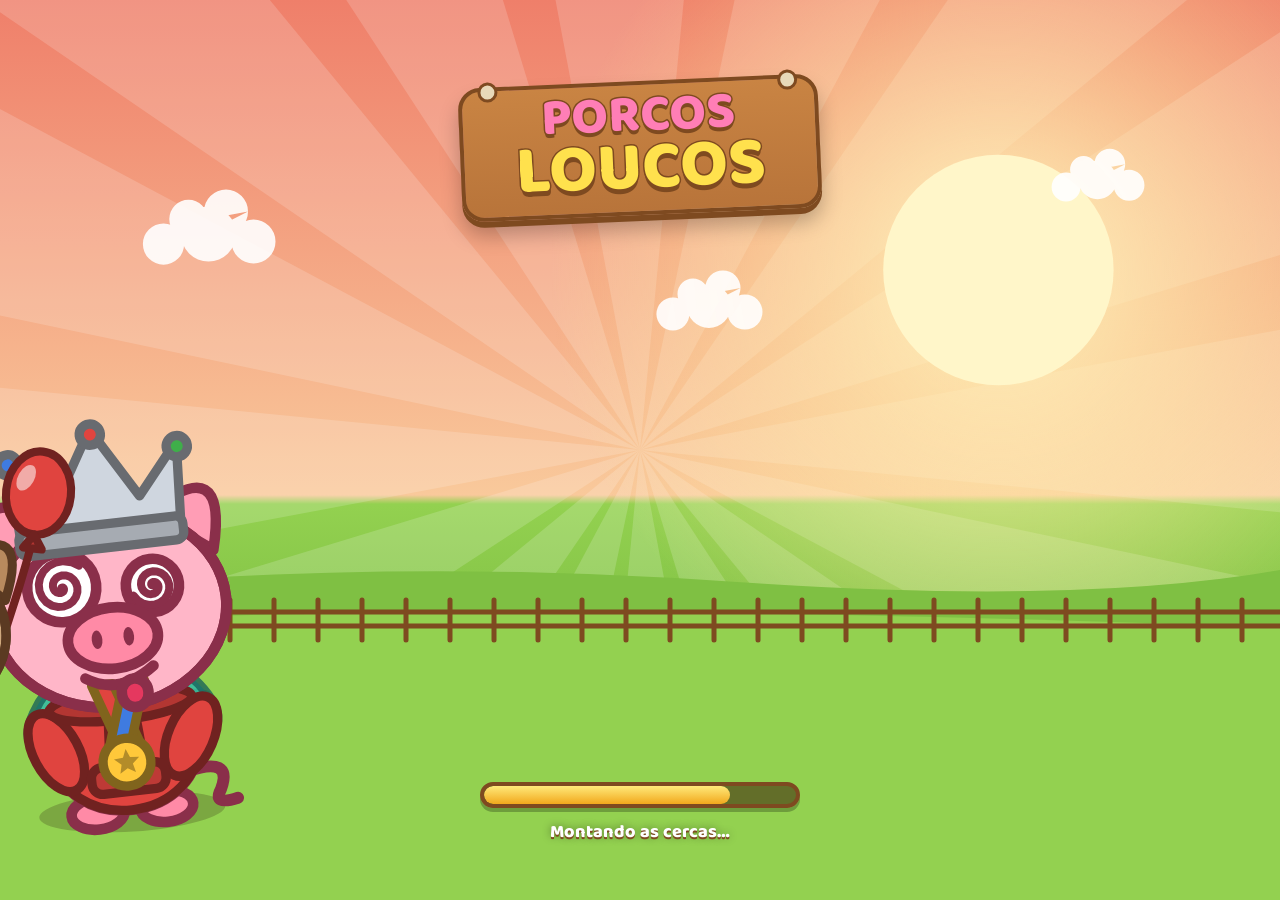
==== commit 73ad120e: "Add files via upload" ====
--- a/index.html
+++ b/index.html
@@ -16,6 +16,7 @@
 </head>
 <body data-map="farm">
 <canvas id="sky"></canvas>
+<div id="loading"><canvas id="ldCv"></canvas><div class="logo ldlogo"><div class="l1">PORCOS</div><div class="l2">LOUCOS</div></div><div class="ldbottom"><div class="ldbar"><div id="ldFill"></div></div><div id="ldTip">Carregando…</div></div></div>
 <div id="toast" hidden></div>
 
 <!-- MENU -->
@@ -31,14 +32,20 @@
     <button class="btn big" id="bPlay">▶ Jogar</button>
     <button class="btn gift" id="bDaily" hidden>🎁 Presente do dia</button>
     <button class="btn" id="bResume" hidden>↩ Voltar para a sala online</button>
+    <button class="btn event" id="bEvent" hidden><span id="evT"></span><small id="evS"></small></button>
+    <div class="row2">
+      <button class="btn" id="bCareer">🏰 Carreira</button>
+      <button class="btn" id="bPuz">🧩 Puzzles</button>
+    </div>
     <div class="row2">
       <button class="btn" id="bShop">👕 Loja</button>
       <button class="btn" id="bMaps">🗺️ Mapas</button>
     </div>
     <div class="row2">
+      <button class="btn" id="bMiss">📋 Missões<i id="missBadge" class="badge" hidden></i></button>
       <button class="btn" id="bHow">❓ Como jogar</button>
-      <button class="btn" id="bSet">⚙️ Ajustes</button>
-    </div>
+    </div>
+    <button class="btn" id="bSet">⚙️ Ajustes</button>
   </div>
 </section>
 
@@ -103,6 +110,32 @@
     <button class="btn ok" id="bPlace">✔ Colocar</button>
     <button class="btn" id="bCancelF">✖</button>
   </div>
+  <div class="ctrl" id="ctrlPuz" hidden>
+    <button class="btn" id="bPuzUndo">↩ Desfazer</button>
+    <button class="btn" id="bPuzReset">🔄 Reiniciar</button>
+    <button class="btn ok" id="bPuzFinish">✔ Terminar</button>
+  </div>
+</section>
+
+<!-- CARREIRA -->
+<section class="screen" id="s-career" hidden>
+  <div class="topbar"><button class="btn sm back" data-go="home">← Voltar</button><h2>Carreira</h2><div class="coins">🪙 <b>0</b></div></div>
+  <div class="card center" id="carSum"></div>
+  <div id="carList"></div>
+</section>
+
+<!-- PUZZLES -->
+<section class="screen" id="s-puz" hidden>
+  <div class="topbar"><button class="btn sm back" data-go="home">← Voltar</button><h2>Puzzles</h2><div class="coins">🪙 <b>0</b></div></div>
+  <div class="card center" id="puzSum"></div>
+  <div class="grid5" id="puzGrid"></div>
+</section>
+
+<!-- MISSÕES -->
+<section class="screen" id="s-miss" hidden>
+  <div class="topbar"><button class="btn sm back" data-go="home">← Voltar</button><h2>Missões</h2><div class="coins">🪙 <b>0</b></div></div>
+  <div class="card" id="missList"></div>
+  <p class="hint center">As missões mudam todo dia. Volte amanhã!</p>
 </section>
 
 <!-- LOJA -->
@@ -151,6 +184,10 @@
   <div class="rlist" id="rList"></div><div class="rlines" id="rLines"></div>
   <div class="rrew" id="rRew"></div>
   <button class="btn big" id="rAgain">🔄 Jogar de novo</button><button class="btn" id="rMenu">🏠 Menu</button>
+</div></div>
+<div class="modal" id="m-level" hidden><div class="sheet center">
+  <div class="mname" id="lvT"></div><div class="rpig"><canvas id="lvCv"></canvas></div><div id="lvInfo" class="rlines"></div>
+  <button class="btn big" id="lvGo">▶ Jogar</button><button class="btn" data-close="m-level">Voltar</button>
 </div></div>
 <div class="modal" id="m-name" hidden><div class="sheet center">
   <h2>Seu nome</h2><input id="nameIn" maxlength="12" autocomplete="off" placeholder="Torresmo">
@@ -167,6 +204,7 @@
 <script src="js-05-maps.js"></script>
 <script src="js-06-audio.js"></script>
 <script src="js-07-online.js"></script>
+<script src="js-07-career.js"></script>
 <script src="js-08-game.js"></script>
 <script src="js-09-ui.js"></script>
 </body>
--- a/style.css
+++ b/style.css
@@ -14,10 +14,13 @@
 .coins{background:var(--paper);border:3px solid var(--wood-dark);border-radius:20px;padding:5px 12px;font-size:16px;white-space:nowrap}
 .me{background:var(--paper);border:3px solid var(--wood-dark);border-radius:16px;padding:4px 12px;text-align:left;display:flex;flex-direction:column;font:inherit;color:inherit;line-height:1.15}
 .mename{font-size:16px}.merank{font-size:12px;opacity:.7}
-.logo{text-align:center;margin-top:4px;font-family:'Baloo 2',sans-serif;line-height:.9;transform:rotate(-3deg)}
+.logo{text-align:center;margin:6px 10px 0;padding:8px 10px 12px;font-family:'Baloo 2',sans-serif;line-height:.88;transform:rotate(-2.5deg);background:linear-gradient(var(--wood-light),var(--wood));border:4px solid var(--wood-dark);border-radius:22px;box-shadow:0 6px 0 var(--wood-dark),0 14px 20px rgba(0,0,0,.25);position:relative;animation:sway 4s ease-in-out infinite}
+.logo::before,.logo::after{content:'';position:absolute;top:-9px;width:14px;height:14px;border-radius:50%;background:#e8d9b8;border:3px solid var(--wood-dark)}
+.logo::before{left:16px}.logo::after{right:16px}
+@keyframes sway{50%{transform:rotate(-1deg) translateY(-2px)}}
 .l1{font-size:46px;color:#ff7eb6;-webkit-text-stroke:3px var(--wood-dark);paint-order:stroke fill;text-shadow:0 4px 0 var(--wood-dark)}
 .l2{font-size:58px;color:#ffe14d;-webkit-text-stroke:3px var(--wood-dark);paint-order:stroke fill;text-shadow:0 5px 0 var(--wood-dark)}
-.homepig{width:200px;height:200px;align-self:center;margin:-6px 0 -22px}
+.homepig{flex:none;width:100%;max-width:340px;height:230px;align-self:center;margin:-4px 0 -6px}
 .rankbar{position:relative;height:22px;background:rgba(0,0,0,.25);border-radius:12px;overflow:hidden;border:2px solid var(--wood-dark);margin:0 20px}
 .rankfill{position:absolute;inset:0 auto 0 0;background:linear-gradient(#ffe14d,#f1a81c);width:0}
 .rankbar span{position:relative;display:block;text-align:center;font-size:12px;line-height:18px;color:#3a2410}
@@ -100,4 +103,32 @@
 .rlines{font-size:14px;text-align:left}.rlines div{display:flex;justify-content:space-between}
 .rrew{font-size:18px;font-family:'Baloo 2'}
 #toast{position:fixed;left:50%;bottom:90px;transform:translateX(-50%);z-index:50;background:#3a2410;color:#fff;border-radius:20px;padding:10px 18px;font-size:15px;max-width:90%;text-align:center}
-@media (max-height:700px){.logo .l1{font-size:36px}.logo .l2{font-size:44px}.homepig{width:150px;height:150px}}
+@media (max-height:700px){.logo .l1{font-size:36px}.logo .l2{font-size:44px}.homepig{flex:none;width:100%;max-width:340px;height:230px;align-self:center;margin:-4px 0 -6px}}
+
+#board,#mapCv,#howCv{box-sizing:content-box}
+
+.btn.big#bPlay{font-size:26px;padding:14px;animation:pulse 1.8s infinite;box-shadow:0 0 0 4px rgba(255,255,255,.35)}
+
+.badge{position:absolute;top:-6px;right:-6px;width:20px;height:20px;border-radius:50%;background:#e0443f;border:2px solid #fff}
+.btn.event{background:linear-gradient(110deg,#7b2ff7,#f107a3,#ffb347,#7b2ff7);background-size:300% 100%;border-color:#4a1a7a;animation:ev 5s linear infinite;display:flex;flex-direction:column;align-items:center;gap:0;padding:8px}
+.btn.event small{font-size:12px;opacity:.95}
+@keyframes ev{to{background-position:300% 0}}
+.grid5{display:grid;grid-template-columns:repeat(5,1fr);gap:8px;padding-bottom:14px}
+.node{position:relative;font:inherit;font-size:18px;color:var(--ink);background:var(--paper);border:3px solid var(--wood-dark);border-bottom-width:6px;border-radius:14px;padding:8px 0 4px;min-height:60px;display:flex;flex-direction:column;align-items:center;justify-content:center;line-height:1.1}
+.node small{font-size:10px;letter-spacing:-1px;min-height:12px}
+.node.boss{background:linear-gradient(#ffe14d,#f1a81c);border-color:#7a4b00}
+.node.lock{filter:grayscale(1);opacity:.55}
+.node.cur{box-shadow:0 0 0 3px #3f7be0;animation:pulse 1.2s infinite}
+.world{font-family:'Baloo 2';font-size:18px;margin:12px 0 6px;color:var(--on-bg);text-shadow:0 1px 0 rgba(255,255,255,.4)}
+.mrow{display:flex;align-items:center;gap:8px;padding:8px 0;border-bottom:2px dashed rgba(0,0,0,.12)}.mrow:last-child{border:0}
+.mrow .mt{flex:1;font-size:15px}.mrow .bar{height:8px;background:rgba(0,0,0,.15);border-radius:5px;overflow:hidden;margin-top:4px}.mrow .bar i{display:block;height:100%;background:#3fae4a}
+/* carregamento */
+#loading{position:fixed;inset:0;z-index:100;background:linear-gradient(#ef7f6a,#f9c99b 55%,#93d150 56%,#5fa32f);transition:opacity .7s;display:flex;flex-direction:column;align-items:center}
+#loading.out{opacity:0;pointer-events:none}
+#ldCv{position:absolute;inset:0;width:100%;height:100%}
+.ldlogo{position:relative;margin-top:max(48px,9vh);width:min(86%,360px)}
+.ldlogo .l1{font-size:52px}.ldlogo .l2{font-size:68px}
+.ldbottom{position:absolute;left:0;right:0;bottom:max(36px,6vh);display:flex;flex-direction:column;align-items:center;gap:10px}
+.ldbar{width:min(78%,320px);height:26px;border-radius:16px;background:rgba(60,30,10,.55);border:4px solid var(--wood-dark);overflow:hidden;box-shadow:0 4px 0 rgba(0,0,0,.25)}
+#ldFill{height:100%;width:0;background:linear-gradient(#ffe97a,#f1a81c);border-radius:12px;transition:width .15s}
+#ldTip{font-family:'Baloo 2';font-size:18px;color:#fff;text-shadow:0 2px 0 var(--wood-dark),0 0 8px rgba(0,0,0,.4);text-align:center;padding:0 20px}
